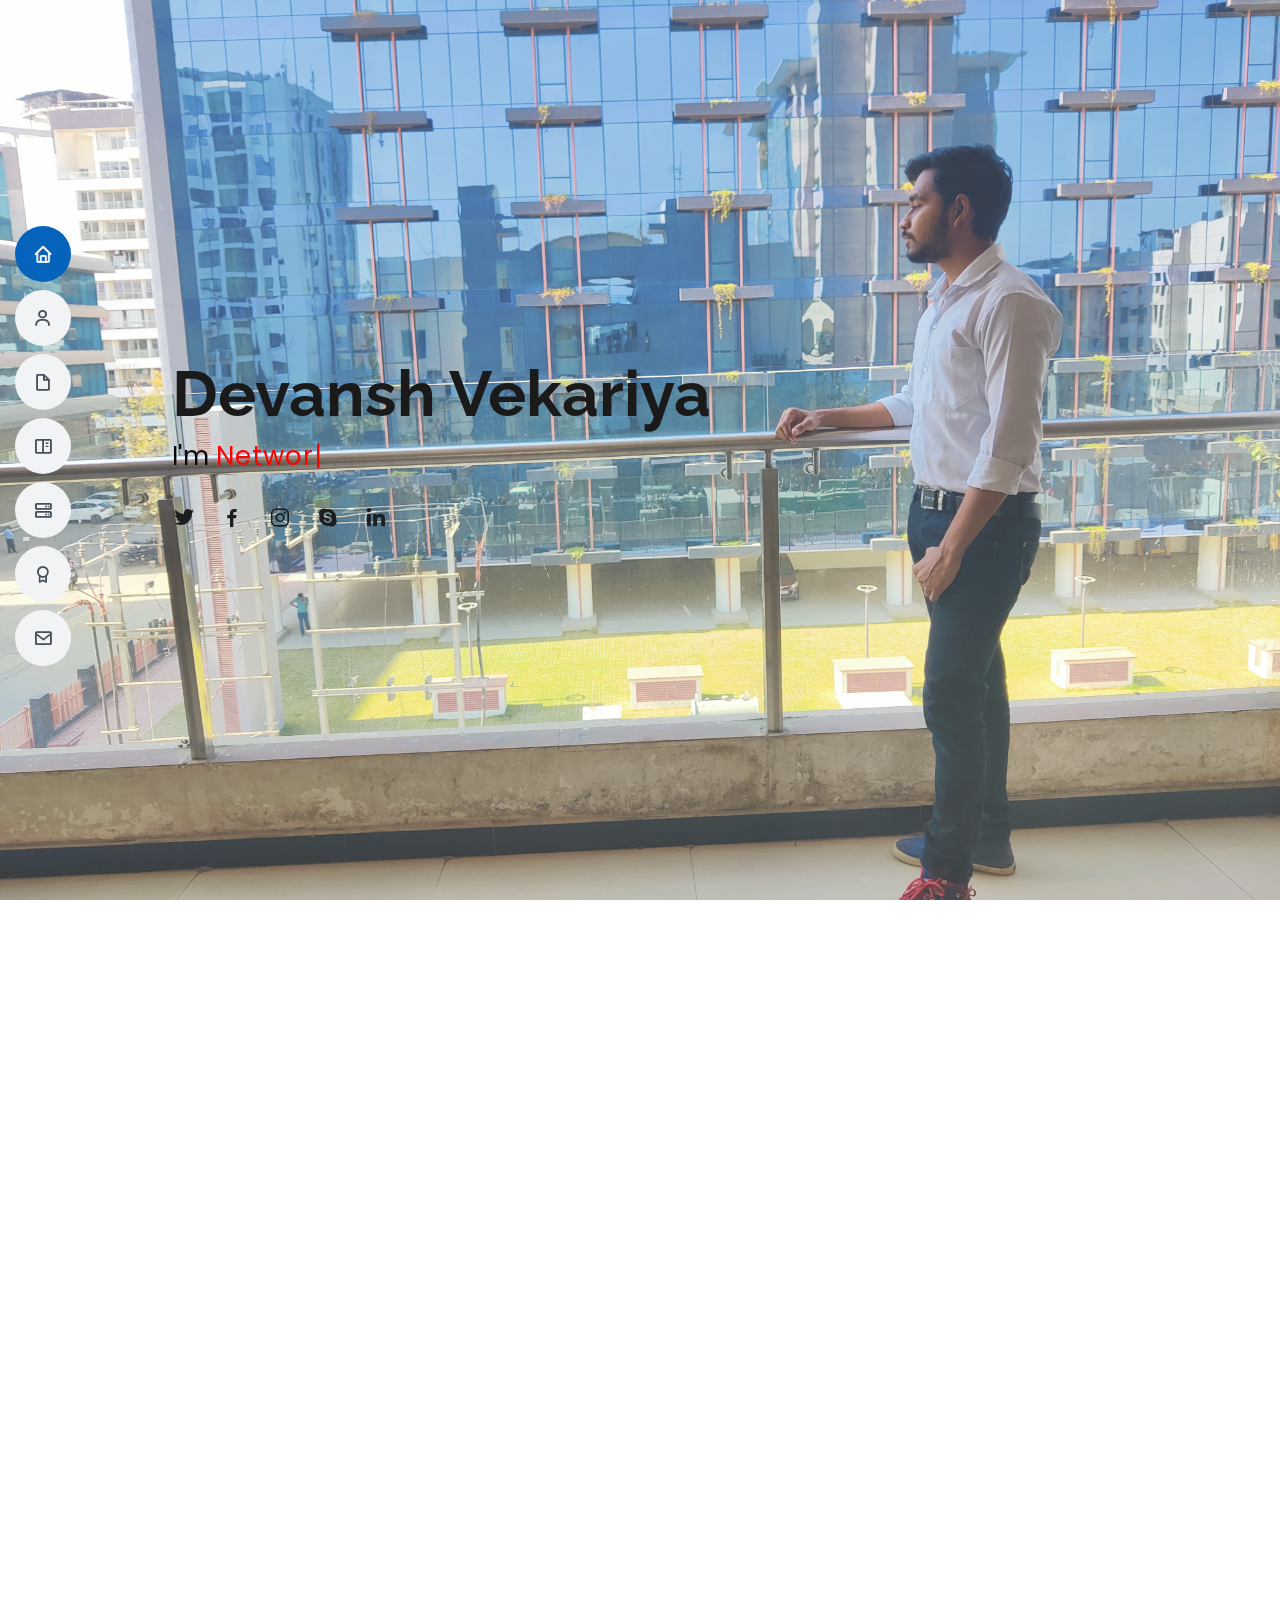
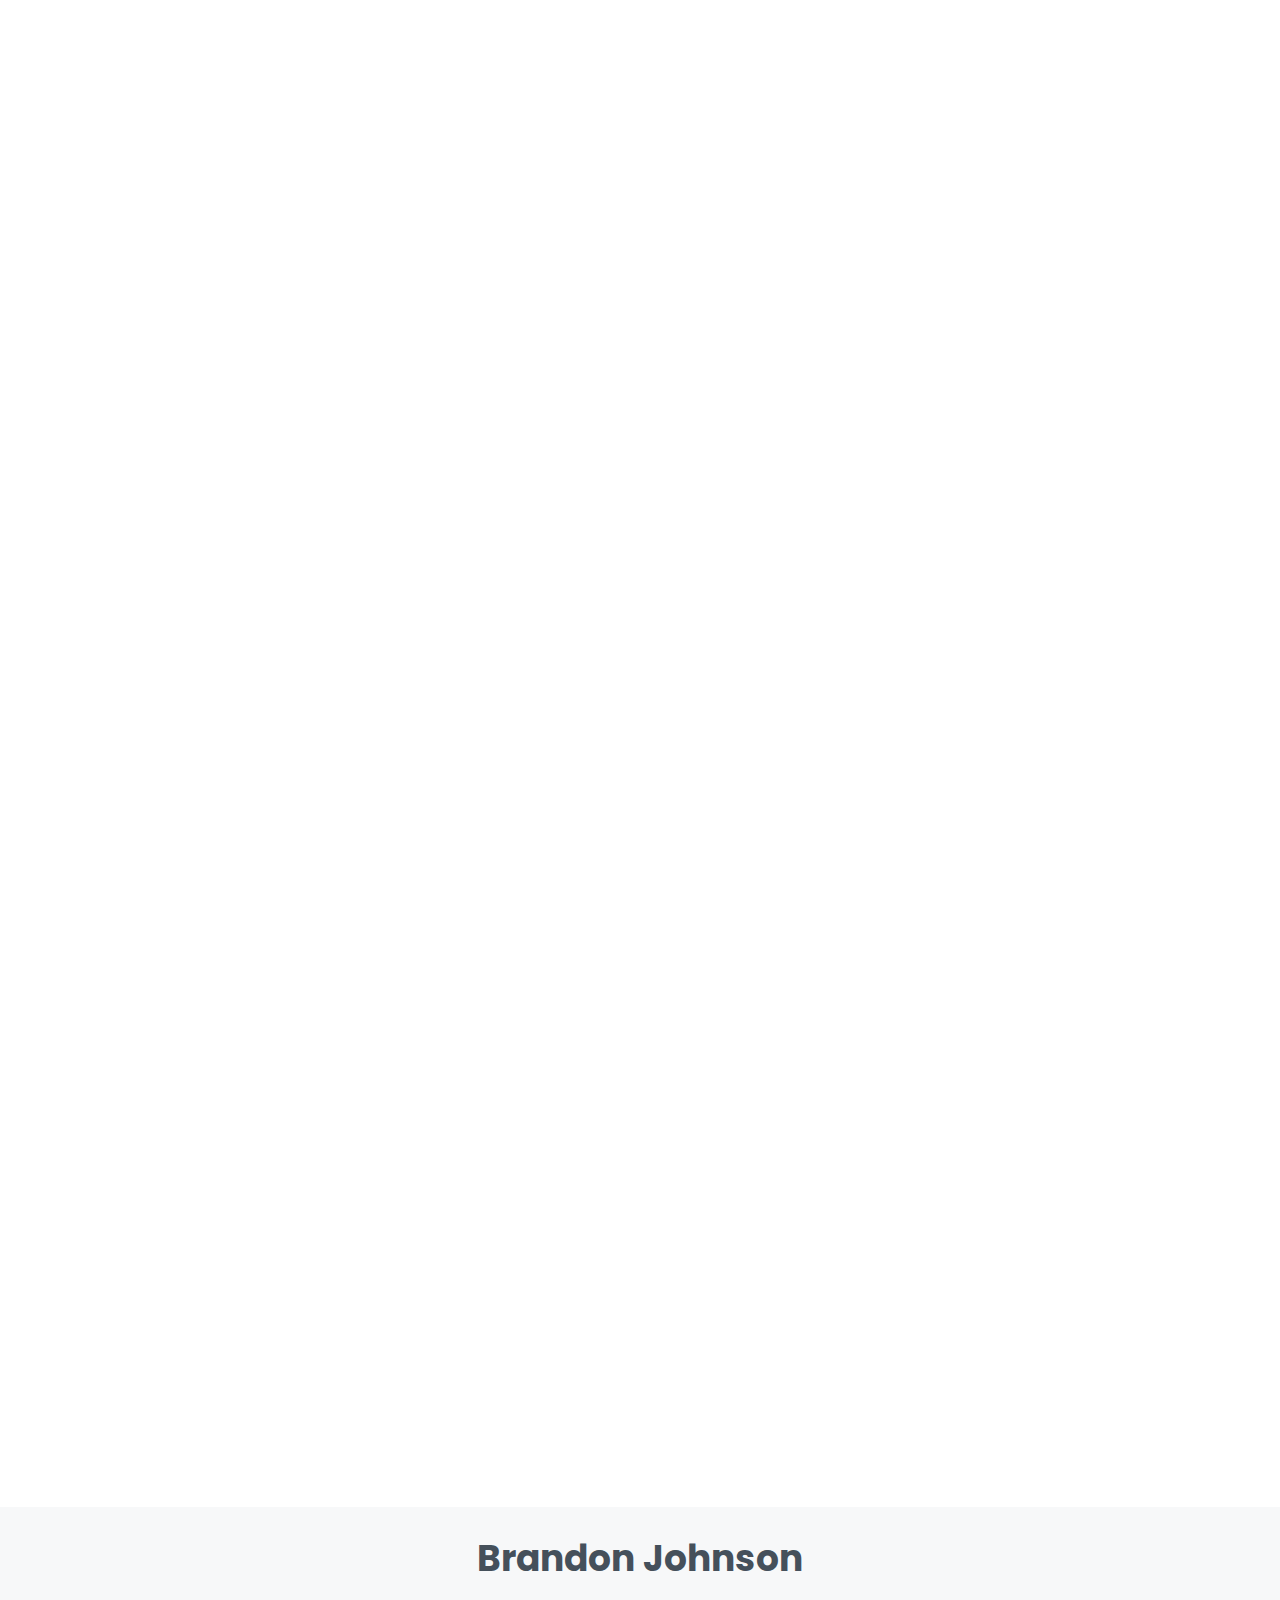
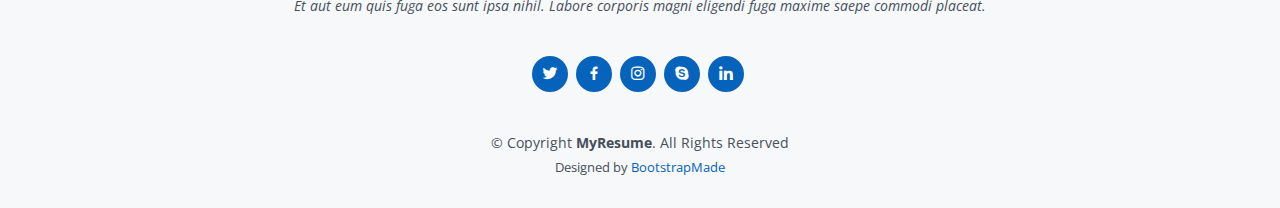
==== index.html @ 114d0722 "19_03_2022" ====
<!DOCTYPE html>
<html lang="en">

<head>
  <meta charset="utf-8">
  <meta content="width=device-width, initial-scale=1.0" name="viewport">

  <title>MyResume Bootstrap Template - Index</title>
  <meta content="" name="description">
  <meta content="" name="keywords">

  <!-- Favicons -->
  <link href="assets/img/favicon.png" rel="icon">
  <link href="assets/img/apple-touch-icon.png" rel="apple-touch-icon">

  <!-- Google Fonts -->
  <link href="https://fonts.googleapis.com/css?family=Open+Sans:300,300i,400,400i,600,600i,700,700i|Raleway:300,300i,400,400i,500,500i,600,600i,700,700i|Poppins:300,300i,400,400i,500,500i,600,600i,700,700i" rel="stylesheet">

  <!-- Vendor CSS Files -->
  <link href="assets/vendor/aos/aos.css" rel="stylesheet">
  <link href="assets/vendor/bootstrap/css/bootstrap.min.css" rel="stylesheet">
  <link href="assets/vendor/bootstrap-icons/bootstrap-icons.css" rel="stylesheet">
  <link href="assets/vendor/boxicons/css/boxicons.min.css" rel="stylesheet">
  <link href="assets/vendor/glightbox/css/glightbox.min.css" rel="stylesheet">
  <link href="assets/vendor/swiper/swiper-bundle.min.css" rel="stylesheet">

  <!-- Template Main CSS File -->
  <link href="assets/css/style.css" rel="stylesheet">

  <!-- =======================================================
  * Template Name: MyResume - v4.7.0
  * Template URL: https://bootstrapmade.com/free-html-bootstrap-template-my-resume/
  * Author: BootstrapMade.com
  * License: https://bootstrapmade.com/license/
  ======================================================== -->
</head>

<body>

  <!-- ======= Mobile nav toggle button ======= -->
  <!-- <button type="button" class="mobile-nav-toggle d-xl-none"><i class="bi bi-list mobile-nav-toggle"></i></button> -->
  <i class="bi bi-list mobile-nav-toggle d-xl-none"></i>
  <!-- ======= Header ======= -->
  <header id="header" class="d-flex flex-column justify-content-center">

    <nav id="navbar" class="navbar nav-menu">
      <ul>
        <li><a href="#hero" class="nav-link scrollto active"><i class="bx bx-home"></i> <span>Home</span></a></li>
        <li><a href="#about" class="nav-link scrollto"><i class="bx bx-user"></i> <span>About</span></a></li>
        <li><a href="#resume" class="nav-link scrollto"><i class="bx bx-file-blank"></i> <span>Resume</span></a></li>
        <li><a href="#portfolio" class="nav-link scrollto"><i class="bx bx-book-content"></i> <span>Portfolio</span></a></li>
        <li><a href="#services" class="nav-link scrollto"><i class="bx bx-server"></i> <span>Badges</span></a></li>
        <li><a href="#Certy" class="nav-link scrollto"><i class="bx bx-award"></i> <span>Certificates</span></a></li>
        <li><a href="#contact" class="nav-link scrollto"><i class="bx bx-envelope"></i> <span>Contact</span></a></li>
      </ul>
    </nav><!-- .nav-menu -->

  </header><!-- End Header -->

  <!-- ======= Hero Section ======= -->
  <section id="hero" class="d-flex flex-column justify-content-center">
    <div class="container" data-aos="zoom-in" data-aos-delay="100">
      <h1>Devansh Vekariya</h1>
      <p>I'm <span class="typed" data-typed-items="Network Engineer, Developer, Security researcher"></span></p>
      <div class="social-links">
        <a href="#" class="twitter"><i class="bx bxl-twitter"></i></a>
        <a href="#" class="facebook"><i class="bx bxl-facebook"></i></a>
        <a href="#" class="instagram"><i class="bx bxl-instagram"></i></a>
        <a href="#" class="google-plus"><i class="bx bxl-skype"></i></a>
        <a href="#" class="linkedin"><i class="bx bxl-linkedin"></i></a>
      </div>
    </div>
  </section><!-- End Hero -->

  <main id="main">

    <!-- ======= About Section ======= -->
    <section id="about" class="about">
      <div class="container" data-aos="fade-up">

        <div class="section-title">
          <h2>About</h2>
          <p>I'm a Network Engineer with a passion for developing and maintaining computer networks within an organisation or between organisations mainly focusing on Cyber Security. Apart from this, I am a Cloud Practitioner.</p>
        </div> 

        <div class="row">
          <div class="col-lg-4">
            <img src="assets/img/profile-img.jpg" class="img-fluid" alt="">
          </div>
          <div class="col-lg-8 pt-4 pt-lg-0 content">
            <h3>Network Engineer &amp; Web Developer.</h3>
            <p class="fst-italic">
              A Computer science Student. A computer geek; into security ethics with a mind full of infinity loops about security.
            </p>
            <div class="row">
              <div class="col-lg-6">
                <ul>
                  <li><i class="bi bi-chevron-right"></i> <strong>Birthday:</strong> <span>14 September 2000</span></li>
                  <!--<li><i class="bi bi-chevron-right"></i> <strong>Website:</strong> <span>www.example.com</span></li>-->
                  <li><i class="bi bi-chevron-right"></i> <strong>Phone:</strong> <span>+91 9601804633</span></li>
                  <li><i class="bi bi-chevron-right"></i> <strong>City:</strong> <span>Vadodara, India</span></li>
                </ul>
              </div>
              <div class="col-lg-6">
                <ul>
                  <li><i class="bi bi-chevron-right"></i> <strong>Age:</strong> <span>22</span></li>
                  <li><i class="bi bi-chevron-right"></i> <strong>Degree:</strong> <span>Bachlor's Computer Engineering</span></li>
                  <li><i class="bi bi-chevron-right"></i> <strong>E-mail:</strong> <span>dvekariya9@gmail.com</span></li>
                  <li><i class="bi bi-chevron-right"></i> <strong>Freelance:</strong> <span>Available</span></li>
                </ul>
              </div>
            </div>
            <p>
              Apart from studies I love to evolve my skills and talk to people rather than to phone!
            </p>
          </div>
        </div>

      </div>
    </section><!-- End About Section -->

    <!-- ======= Facts Section ======= -->
    <!--
    <section id="facts" class="facts">
      <div class="container" data-aos="fade-up">

        <div class="section-title">
          <h2>Facts</h2>
          <p>Magnam dolores commodi suscipit. Necessitatibus eius consequatur ex aliquid fuga eum quidem. Sit sint consectetur velit. Quisquam quos quisquam cupiditate. Et nemo qui impedit suscipit alias ea. Quia fugiat sit in iste officiis commodi quidem hic quas.</p>
        </div>

        <div class="row">

          <div class="col-lg-3 col-md-6">
            <div class="count-box">
              <i class="bi bi-emoji-smile"></i>
              <span data-purecounter-start="0" data-purecounter-end="232" data-purecounter-duration="1" class="purecounter"></span>
              <p>Happy Clients</p>
            </div>
          </div>

          <div class="col-lg-3 col-md-6 mt-5 mt-md-0">
            <div class="count-box">
              <i class="bi bi-journal-richtext"></i>
              <span data-purecounter-start="0" data-purecounter-end="521" data-purecounter-duration="1" class="purecounter"></span>
              <p>Projects</p>
            </div>
          </div>

          <div class="col-lg-3 col-md-6 mt-5 mt-lg-0">
            <div class="count-box">
              <i class="bi bi-headset"></i>
              <span data-purecounter-start="0" data-purecounter-end="1463" data-purecounter-duration="1" class="purecounter"></span>
              <p>Hours Of Support</p>
            </div>
          </div>

          <div class="col-lg-3 col-md-6 mt-5 mt-lg-0">
            <div class="count-box">
              <i class="bi bi-award"></i>
              <span data-purecounter-start="0" data-purecounter-end="25" data-purecounter-duration="1" class="purecounter"></span>
              <p>Awards</p>
            </div>
          </div>

        </div>

      </div>
    </section> End Facts Section-->

    <!-- ======= Skills Section ======= -->
    <section id="skills" class="skills section-bg">
      <div class="container" data-aos="fade-up">

        <div class="section-title">
          <h2>Skills</h2>
          <p>Magnam dolores commodi suscipit. Necessitatibus eius consequatur ex aliquid fuga eum quidem. Sit sint consectetur velit. Quisquam quos quisquam cupiditate. Et nemo qui impedit suscipit alias ea. Quia fugiat sit in iste officiis commodi quidem hic quas.</p>
        </div>

        <div class="row skills-content">

          <div class="col-lg-6">

            <div class="progress">
              <span class="skill">CLoud Computing  <i class="val">90%</i></span>
              <div class="progress-bar-wrap">
                <div class="progress-bar" role="progressbar" aria-valuenow="100" aria-valuemin="0" aria-valuemax="100"></div>
              </div>
            </div>

            <div class="progress">
              <span class="skill">Google Cloud Platform <i class="val">95%</i></span>
              <div class="progress-bar-wrap">
                <div class="progress-bar" role="progressbar" aria-valuenow="90" aria-valuemin="0" aria-valuemax="100"></div>
              </div>
            </div>

            <div class="progress">
              <span class="skill">Python<i class="val">85%</i></span>
              <div class="progress-bar-wrap">
                <div class="progress-bar" role="progressbar" aria-valuenow="75" aria-valuemin="0" aria-valuemax="100"></div>
              </div>
            </div>

          </div>

          <div class="col-lg-6">

            <div class="progress">
              <span class="skill">C Language <i class="val">80%</i></span>
              <div class="progress-bar-wrap">
                <div class="progress-bar" role="progressbar" aria-valuenow="80" aria-valuemin="0" aria-valuemax="100"></div>
              </div>
            </div>

            <div class="progress">
              <span class="skill">WordPress/CMS <i class="val">90%</i></span>
              <div class="progress-bar-wrap">
                <div class="progress-bar" role="progressbar" aria-valuenow="90" aria-valuemin="0" aria-valuemax="100"></div>
              </div>
            </div>

            <div class="progress">
              <span class="skill">Photoshop <i class="val">65%</i></span>
              <div class="progress-bar-wrap">
                <div class="progress-bar" role="progressbar" aria-valuenow="55" aria-valuemin="0" aria-valuemax="100"></div>
              </div>
            </div>
          </div>
        </div>

      <div class="skills-section wp3">
        <h3>Some technologies I've worked with</h3>
        <div class="row">
            <div class="col-xs-2 col-sm-2 col-md-2 skill-icon"><img class="img-responsive" src="assets/img/skills/html.png"  id="html"></div>
            <div class="col-xs-2 col-sm-2 col-md-2 skill-icon"><img class="img-responsive" src="assets/img/skills/css.png"   id="css"></div>
            <div class="col-xs-2 col-sm-2 col-md-2 skill-icon"><img class="img-responsive" src="assets/img/skills/python.png"   id="python"></div>
            <div class="col-xs-2 col-sm-2 col-md-2 skill-icon"><img class="img-responsive" src="assets/img/skills/bootstrap.png"   id="bootstrap"></div>
            <div class="col-xs-2 col-sm-2 col-md-2 skill-icon"><img class="img-responsive" src="assets/img/skills/github.png"  ></div>
            <div class="col-xs-2 col-sm-2 col-md-2 skill-icon"><img class="img-responsive" src="assets/img/skills/linux.png"  ></div>
            <div class="col-xs-2 col-sm-2 col-md-2 skill-icon"><img class="img-responsive" src="assets/img/skills/22.png"  ></div>
        </div>
    </div>
    
  </div>
    </section>
    <!-- End Skills Section -->


    <!-- ======= Resume Section ======= -->
    <section id="resume" class="resume">
      <div class="container" data-aos="fade-up">

        <div class="section-title">
          <h2>Resume</h2>
          <!--<p>Magnam dolores commodi suscipit. Necessitatibus eius consequatur ex aliquid fuga eum quidem. Sit sint consectetur velit. Quisquam quos quisquam cupiditate. Et nemo qui impedit suscipit alias ea. Quia fugiat sit in iste officiis commodi quidem hic quas.</p>-->
        </div>

        <div class="row">
          <div class="col-lg-6">
            <h3 class="resume-title">Sumary</h3>
            <div class="resume-item pb-0">
              <h4>Devansh Vekariya</h4>
              <p><em>Innovative and deadline-driven Network Engineer with vast knowledge in Google cloud for maintaing and managing inter organizational networks and Servers.</em></p>
              <ul>
                <li>Vadodara, Gujarat, India</li>
                <li>+91 960184633</li>
                <li>dvekariya9@gmail.com</li>
              </ul>
            </div>

            <h3 class="resume-title">Education</h3>
            <!--<div class="resume-item">
              <h4>Master of Fine Arts &amp; Graphic Design</h4>
              <h5>2015 - 2016</h5>
              <p><em>Rochester Institute of Technology, Rochester, NY</em></p>
              <p>Qui deserunt veniam. Et sed aliquam labore tempore sed quisquam iusto autem sit. Ea vero voluptatum qui ut dignissimos deleniti nerada porti sand markend</p>
            </div>-->
            <div class="resume-item">
              <h4>Bachelor of Engineering (Computer)</h4>
              <h5>2018 - 2022</h5>
              <p><em>K.J.I.T (Gujarat Technical University), Gujarat</em></p>
              <p> Bachelor's of Computer Engineering programs often includes computer hardware, software, and network systems, with more specialization in topics regarding computer technology, engineering theory, mathematics, networks, and programing. Additionally, due to the practical side of the Bachelor Computer Engineering program in which professionals are creating devices, hands-on experience is provided for students through simulations, practicums, laboratory study, and internships.</p>
            </div>
          </div>
          <div class="col-lg-6">
            <h3 class="resume-title">Professional Experience</h3>
            <div class="resume-item">
              <h4>Network and Implementation Engineer</h4>
              <h5>January 2022 - Present (Intern)</h5>
              <p><em>ScrumBees Technology, Vadodara, IN </em></p>
              <ul>
                <li>Lead in the design, development, and implementation of the network for the company.</li>
                <li>Designing and proviting the templates for the desirable tasks. </li>
                <li>Ensure the compatibility and on time for the Servers.</li>
                <li>Oversee the efficient use of system and enabling the global independency for the system provided.</li>
              </ul>
            </div>
            <div class="resume-item">
              <h4>System Administrator</h4>
              <h5>March 2021 - June 2021</h5>
              <p><em>Hrim Enterprise, Vadodara, IN</em></p>
              <ul>
                <li>Developed numerous marketing programs (logos, brochures,infographics, presentations, and advertisements).</li>
                <li>Managed up to 5 projects or tasks at a given time while under pressure</li>
                <li>Recommended and consulted with clients on the most appropriate graphic design</li>
                <li>Created 4+ design presentations and proposals a month for clients and account managers</li>
              </ul>
            </div>
          </div>
        </div>

      </div>
    </section><!-- End Resume Section -->

    <!-- ======= Portfolio Section ======= -->
    <section id="portfolio" class="portfolio section-bg">
      <div class="container" data-aos="fade-up">

        <div class="section-title">
          <h2>Portfolio</h2>
          <p>Magnam dolores commodi suscipit. Necessitatibus eius consequatur ex aliquid fuga eum quidem. Sit sint consectetur velit. Quisquam quos quisquam cupiditate. Et nemo qui impedit suscipit alias ea. Quia fugiat sit in iste officiis commodi quidem hic quas.</p>
        </div>
        <div class="row portfolio-container" data-aos="fade-up" data-aos-delay="200">

          <div class="col-lg-3 col-md-3 portfolio-item filter-app">
            <div class="portfolio-wrap">
              <img src="assets/img/badges/gitb1.png" class="img-fluid" alt="">
              <div class="portfolio-info">
                <h4>App 1</h4>
                <p>App</p>
                <div class="portfolio-links">
                  <a href="assets/img/portfolio/portfolio-1.jpg" data-gallery="portfolioGallery" class="portfolio-lightbox" title="App 1"><i class="bx bx-plus"></i></a>
                  <a href="portfolio-details.html" class="portfolio-details-lightbox" data-glightbox="type: external" title="Portfolio Details"><i class="bx bx-link"></i></a>
                </div>
              </div>
            </div>
          </div>

          <div class="col-lg-3 col-md-3 portfolio-item filter-web">
            <div class="portfolio-wrap">
              <img src="assets/img/badges/cs1.png" class="img-fluid" alt="">
              <div class="portfolio-info">
                <h4>Web 3</h4>
                <p>Web</p>
                <div class="portfolio-links">
                  <a href="assets/img/portfolio/portfolio-2.jpg" data-gallery="portfolioGallery" class="portfolio-lightbox" title="Web 3"><i class="bx bx-plus"></i></a>
                  <a href="portfolio-details.html" class="portfolio-details-lightbox" data-glightbox="type: external" title="Portfolio Details"><i class="bx bx-link"></i></a>
                </div>
              </div>
            </div>
          </div>          
          <div class="col-lg-3 col-md-3 portfolio-item filter-app">
            <div class="portfolio-wrap">
              <img src="assets/img/badges/git2.png" class="img-fluid" alt="">
              <div class="portfolio-info">
                <h4>App 2</h4>
                <p>App</p>
                <div class="portfolio-links">
                  <a href="assets/img/portfolio/portfolio-3.jpg" data-gallery="portfolioGallery" class="portfolio-lightbox" title="App 2"><i class="bx bx-plus"></i></a>
                  <a href="portfolio-details.html" class="portfolio-details-lightbox" data-glightbox="type: external" title="Portfolio Details"><i class="bx bx-link"></i></a>
                </div>
              </div>
            </div>
          </div>
          <div class="col-lg-3 col-md-3 portfolio-item filter-card">
            <div class="portfolio-wrap">
              <img src="assets/img/badges/ibm 2.png" class="img-fluid" alt="">
              <div class="portfolio-info">
                <h4>Card 2</h4>
                <p>Card</p>
                <div class="portfolio-links">
                  <a href="https://www.credly.com/users/devansh-vekariya/badges" data-gallery="portfolioGallery" class="portfolio-lightbox" title="Card 2"><i class="bx bx-plus"></i></a>
                  <a href="https://www.credly.com/users/devansh-vekariya/badges" class="portfolio-details-lightbox" data-glightbox="type: external" title="Portfolio Details"><i class="bx bx-link"></i></a>
                </div>
              </div>
            </div>
          </div>

          <div class="col-lg-3 col-md-3 portfolio-item filter-web">
            <div class="portfolio-wrap">
              <img src="assets/img/badges/ibm 3.png" class="img-fluid" alt="">
              <div class="portfolio-info">
                <h4>Web 2</h4>
                <p>Web</p>
                <div class="portfolio-links">
                  <a href="assets/img/portfolio/portfolio-5.jpg" data-gallery="portfolioGallery" class="portfolio-lightbox" title="Web 2"><i class="bx bx-plus"></i></a>
                  <a href="portfolio-details.html" class="portfolio-details-lightbox" data-glightbox="type: external" title="Portfolio Details"><i class="bx bx-link"></i></a>
                </div>
              </div>
            </div>
          </div>

          <div class="col-lg-3 col-md-3 portfolio-item filter-app">
            <div class="portfolio-wrap">
              <img src="assets/img/badges/ibm 5.png" class="img-fluid" alt="">
              <div class="portfolio-info">
                <h4>App 3</h4>
                <p>App</p>
                <div class="portfolio-links">
                  <a href="assets/img/portfolio/portfolio-6.jpg" data-gallery="portfolioGallery" class="portfolio-lightbox" title="App 3"><i class="bx bx-plus"></i></a>
                  <a href="portfolio-details.html" class="portfolio-details-lightbox" data-glightbox="type: external" title="Portfolio Details"><i class="bx bx-link"></i></a>
                </div>
              </div>
            </div>
          </div>

          <div class="col-lg-3 col-md-3 portfolio-item filter-card">
            <div class="portfolio-wrap">
              <img src="assets/img/badges/ibm 4.png" class="img-fluid" alt="">
              <div class="portfolio-info">
                <h4>Card 1</h4>
                <p>Card</p>
                <div class="portfolio-links">
                  <a href="assets/img/portfolio/portfolio-7.jpg" data-gallery="portfolioGallery" class="portfolio-lightbox" title="Card 1"><i class="bx bx-plus"></i></a>
                  <a href="portfolio-details.html" class="portfolio-details-lightbox" data-glightbox="type: external" title="Portfolio Details"><i class="bx bx-link"></i></a>
                </div>
              </div>
            </div>
          </div>
        </div>

      </div>
    </section><!-- End Portfolio Section -->

    <!-- ======= Services Section ======= -->
    <section id="services" class="services">
      <div class="container" data-aos="fade-up">

        <div class="section-title">
          <h2>Badges</h2>
          <p>While learning new Technologies and professional skills, I have acquired many badges that help me to show my capabilities. </p>
        </div>
        <div class="row">
          <div class="col-lg-4 col-md-6 d-flex align-items-stretch" data-aos="zoom-in" data-aos-delay="100">
            <div class="icon-box iconbox-blue">
              <div class="icon">
                <a href = "https://www.coursera.org/account/accomplishments/specialization/certificate/27J7NB32BDBF" target="_blank"> 
                  <img style="height: 200px;width: 200px;" src="assets/img/badges/gitb1.png" class="badge-img" alt="">
                </a>
              </div>
              <br><br>
              <p>Voluptatum deleniti atque corrupti quos dolores et quas molestias excepturi</p>
            </div>
          </div>

          <div class="col-lg-4 col-md-6 d-flex align-items-stretch mt-4 mt-md-0" data-aos="zoom-in" data-aos-delay="200">
            <div class="icon-box iconbox-orange ">
              <div class="icon">
                <svg width="100" height="100" viewBox="0 0 600 600" xmlns="http://www.w3.org/2000/svg">
                  <path stroke="none" stroke-width="0" fill="#f5f5f5" d="M300,582.0697525312426C382.5290701553225,586.8405444964366,449.9789794690241,525.3245884688669,502.5850820975895,461.55621195738473C556.606425686781,396.0723002908107,615.8543463187945,314.28637112970534,586.6730223649479,234.56875336149918C558.9533121215079,158.8439757836574,454.9685369536778,164.00468322053177,381.49747125262974,130.76875717737553C312.15926192815925,99.40240125094834,248.97055460311594,18.661163978235184,179.8680185752513,50.54337015887873C110.5421016452524,82.52863877960104,119.82277516462835,180.83849132639028,109.12597500060166,256.43424936330496C100.08760227029461,320.3096726198365,92.17705696193138,384.0621239912766,124.79988738764834,439.7174275375508C164.83382741302287,508.01625554203684,220.96474134820875,577.5009287672846,300,582.0697525312426"></path>
                </svg>
                <i class="bx bx-file"></i>
              </div>
              <h4><a href="">Sed Perspiciatis</a></h4>
              <p>Duis aute irure dolor in reprehenderit in voluptate velit esse cillum dolore</p>
            </div>
          </div>

          <div class="col-lg-4 col-md-6 d-flex align-items-stretch mt-4 mt-lg-0" data-aos="zoom-in" data-aos-delay="300">
            <div class="icon-box iconbox-pink">
              <div class="icon">
                <svg width="100" height="100" viewBox="0 0 600 600" xmlns="http://www.w3.org/2000/svg">
                  <path stroke="none" stroke-width="0" fill="#f5f5f5" d="M300,541.5067337569781C382.14930387511276,545.0595476570109,479.8736841581634,548.3450877840088,526.4010558755058,480.5488172755941C571.5218469581645,414.80211281144784,517.5187510058486,332.0715597781072,496.52539010469104,255.14436215662573C477.37192572678356,184.95920475031193,473.57363656557914,105.61284051026155,413.0603344069578,65.22779650032875C343.27470386102294,18.654635553484475,251.2091493199835,5.337323636656869,175.0934190732945,40.62881213300186C97.87086631185822,76.43348514350839,51.98124368387456,156.15599469081315,36.44837278890362,239.84606092416172C21.716077023791087,319.22268207091537,43.775223500013084,401.1760424656574,96.891909868211,461.97329694683043C147.22146801428983,519.5804099606455,223.5754009179313,538.201503339737,300,541.5067337569781"></path>
                </svg>
                <i class="bx bx-tachometer"></i>
              </div>
              <h4><a href="">Magni Dolores</a></h4>
              <p>Excepteur sint occaecat cupidatat non proident, sunt in culpa qui officia</p>
            </div>
          </div>

          <div class="col-lg-4 col-md-6 d-flex align-items-stretch mt-4" data-aos="zoom-in" data-aos-delay="100">
            <div class="icon-box iconbox-yellow">
              <div class="icon">
                <svg width="100" height="100" viewBox="0 0 600 600" xmlns="http://www.w3.org/2000/svg">
                  <path stroke="none" stroke-width="0" fill="#f5f5f5" d="M300,503.46388370962813C374.79870501325706,506.71871716319447,464.8034551963731,527.1746412648533,510.4981551193396,467.86667711651364C555.9287308511215,408.9015244558933,512.6030010748507,327.5744911775523,490.211057578863,256.5855673507754C471.097692560561,195.9906835881958,447.69079081568157,138.11976852964426,395.19560036434837,102.3242989838813C329.3053358748298,57.3949838291264,248.02791733380457,8.279543830951368,175.87071277845988,42.242879143198664C103.41431057327972,76.34704239035025,93.79494320519305,170.9812938413882,81.28167332365135,250.07896920659033C70.17666984294237,320.27484674793965,64.84698225790005,396.69656628748305,111.28512138212992,450.4950937839243C156.20124167950087,502.5303643271138,231.32542653798444,500.4755392045468,300,503.46388370962813"></path>
                </svg>
                <i class="bx bx-layer"></i>
              </div>
              <h4><a href="">Nemo Enim</a></h4>
              <p>At vero eos et accusamus et iusto odio dignissimos ducimus qui blanditiis</p>
            </div>
          </div>

          <div class="col-lg-4 col-md-6 d-flex align-items-stretch mt-4" data-aos="zoom-in" data-aos-delay="200">
            <div class="icon-box iconbox-red">
              <div class="icon">
                <svg width="100" height="100" viewBox="0 0 600 600" xmlns="http://www.w3.org/2000/svg">
                  <path stroke="none" stroke-width="0" fill="#f5f5f5" d="M300,532.3542879108572C369.38199826031484,532.3153073249985,429.10787420159085,491.63046689027357,474.5244479745417,439.17860296908856C522.8885846962883,383.3225815378663,569.1668002868075,314.3205725914397,550.7432151929288,242.7694973846089C532.6665558377875,172.5657663291529,456.2379748765914,142.6223662098291,390.3689995646985,112.34683881706744C326.66090330228417,83.06452184765237,258.84405631176094,53.51806209861945,193.32584062364296,78.48882559362697C121.61183558270385,105.82097193414197,62.805066853699245,167.19869350419734,48.57481801355237,242.6138429142374C34.843463184063346,315.3850353017275,76.69343916112496,383.4422959591041,125.22947124332185,439.3748458443577C170.7312796277747,491.8107796887764,230.57421082200815,532.3932930995766,300,532.3542879108572"></path>
                </svg>
                <i class="bx bx-slideshow"></i>
              </div>
              <h4><a href="">Dele Cardo</a></h4>
              <p>Quis consequatur saepe eligendi voluptatem consequatur dolor consequuntur</p>
            </div>
          </div>

          <div class="col-lg-4 col-md-6 d-flex align-items-stretch mt-4" data-aos="zoom-in" data-aos-delay="300">
            <div class="icon-box iconbox-teal">
              <div class="icon">
                <svg width="100" height="100" viewBox="0 0 600 600" xmlns="http://www.w3.org/2000/svg">
                  <path stroke="none" stroke-width="0" fill="#f5f5f5" d="M300,566.797414625762C385.7384707136149,576.1784315230908,478.7894351017131,552.8928747891023,531.9192734346935,484.94944893311C584.6109503024035,417.5663521118492,582.489472248146,322.67544863468447,553.9536738515405,242.03673114598146C529.1557734026468,171.96086150256528,465.24506316201064,127.66468636344209,395.9583748389544,100.7403814666027C334.2173773831606,76.7482773500951,269.4350130405921,84.62216499799875,207.1952322260088,107.2889140133804C132.92018162631612,134.33871894543012,41.79353780512637,160.00259165414826,22.644507872594943,236.69541883565114C3.319112789854554,314.0945973066697,72.72355303640163,379.243833228382,124.04198916343866,440.3218312028393C172.9286146004772,498.5055451809895,224.45579914871206,558.5317968840102,300,566.797414625762"></path>
                </svg>
                <i class="bx bx-arch"></i>
              </div>
              <h4><a href="">Divera Don</a></h4>
              <p>Modi nostrum vel laborum. Porro fugit error sit minus sapiente sit aspernatur</p>
            </div>
          </div>

        </div>

      </div>
    </section>
    <!-- End Services Section -->

    <!-- ======= Certificates Section ======= -->

    <section id="Certy" class="testimonials section-bg">
      <div class="container" data-aos="fade-up">

        <div class="section-title">
          <h2>Certificates</h2>
        </div>

        <div class="testimonials-slider swiper" data-aos="fade-up" data-aos-delay="100">
          <div class="swiper-wrapper">



            <div class="swiper-slide">
              <div class="testimonial-item">
                  
                <a href = "https://www.coursera.org/account/accomplishments/specialization/certificate/27J7NB32BDBF" target="_blank"> 
                  <img src="assets/img/Certies/AGCE.png" class="testimonial-img" alt="">
                </a>
                <h3>Matt Brandon</h3>
                <h4>Freelancer</h4>
                <!--<p>
                  <i class="bx bxs-quote-alt-left quote-icon-left"></i>
                  Fugiat enim eram quae cillum dolore dolor amet nulla culpa multos export minim fugiat minim velit minim dolor enim duis veniam ipsum anim magna sunt elit fore quem dolore labore illum veniam.
                  <i class="bx bxs-quote-alt-right quote-icon-right"></i>
                </p>-->
              </div>
            </div><!-- End testimonial item -->

            <div class="swiper-slide">
              <div class="testimonial-item">
                <a href="sdfdsfd" target="_blank">
                <img src="assets/img/Certies/GCN.png" class="testimonial-img" alt="">
                 </a>
                <h3>John Larson</h3>
                <!--<h4>Entrepreneur</h4>
                <p>
                  <i class="bx bxs-quote-alt-left quote-icon-left"></i>
                  Quis quorum aliqua sint quem legam fore sunt eram irure aliqua veniam tempor noster veniam enim culpa labore duis sunt culpa nulla illum cillum fugiat legam esse veniam culpa fore nisi cillum quid.
                  <i class="bx bxs-quote-alt-right quote-icon-right"></i>
                </p>-->
              </div>
            </div><!-- End testimonial item -->

            <div class="swiper-slide">
              <div class="testimonial-item">
                <img src="assets/img/Certies/GIAP.png" class="testimonial-img" alt="">
                <h3>John Larson</h3>
                <!--<h4>Entrepreneur</h4>
                <p>
                  <i class="bx bxs-quote-alt-left quote-icon-left"></i>
                  Quis quorum aliqua sint quem legam fore sunt eram irure aliqua veniam tempor noster veniam enim culpa labore duis sunt culpa nulla illum cillum fugiat legam esse veniam culpa fore nisi cillum quid.
                  <i class="bx bxs-quote-alt-right quote-icon-right"></i>
                </p>-->
              </div>
            </div><!-- End testimonial item -->

            <div class="swiper-slide">
              <div class="testimonial-item">
                <img src="assets/img/Certies/IFC.png" class="testimonial-img" alt="">
                <h3>John Larson</h3>
                <!--<h4>Entrepreneur</h4>
                <p>
                  <i class="bx bxs-quote-alt-left quote-icon-left"></i>
                  Quis quorum aliqua sint quem legam fore sunt eram irure aliqua veniam tempor noster veniam enim culpa labore duis sunt culpa nulla illum cillum fugiat legam esse veniam culpa fore nisi cillum quid.
                  <i class="bx bxs-quote-alt-right quote-icon-right"></i>
                </p>-->
              </div>
            </div><!-- End testimonial item -->

          </div>
          <div class="swiper-pagination"></div>
        </div>

      </div>
    </section>
    <!-- End Certificates Section -->

    <!-- ======= Contact Section ======= -->
    <section id="contact" class="contact">
      <div class="container" data-aos="fade-up">

        <div class="section-title">
          <h2>Contact</h2>
        </div>

        <div class="row mt-1">

          <div class="col-lg-4">
            <div class="info">
              <div class="address">
                <i class="bi bi-geo-alt"></i>
                <h4>Location:</h4>
                <p>A108 Adam Street, New York, NY 535022</p>
              </div>

              <div class="email">
                <i class="bi bi-envelope"></i>
                <h4>Email:</h4>
                <p>info@example.com</p>
              </div>

              <div class="phone">
                <i class="bi bi-phone"></i>
                <h4>Call:</h4>
                <p>+1 5589 55488 55s</p>
              </div>

            </div>

          </div>

          <div class="col-lg-8 mt-5 mt-lg-0">

            <form action="forms/contact.php" method="post" role="form" class="php-email-form">
              <div class="row">
                <div class="col-md-6 form-group">
                  <input type="text" name="name" class="form-control" id="name" placeholder="Your Name" required>
                </div>
                <div class="col-md-6 form-group mt-3 mt-md-0">
                  <input type="email" class="form-control" name="email" id="email" placeholder="Your Email" required>
                </div>
              </div>
              <div class="form-group mt-3">
                <input type="text" class="form-control" name="subject" id="subject" placeholder="Subject" required>
              </div>
              <div class="form-group mt-3">
                <textarea class="form-control" name="message" rows="5" placeholder="Message" required></textarea>
              </div>
              <div class="my-3">
                <div class="loading">Loading</div>
                <div class="error-message"></div>
                <div class="sent-message">Your message has been sent. Thank you!</div>
              </div>
              <div class="text-center"><button type="submit">Send Message</button></div>
            </form>

          </div>

        </div>

      </div>
    </section><!-- End Contact Section -->

  </main><!-- End #main -->

  <!-- ======= Footer ======= -->
  <footer id="footer">
    <div class="container">
      <h3>Brandon Johnson</h3>
      <p>Et aut eum quis fuga eos sunt ipsa nihil. Labore corporis magni eligendi fuga maxime saepe commodi placeat.</p>
      <div class="social-links">
        <a href="#" class="twitter"><i class="bx bxl-twitter"></i></a>
        <a href="#" class="facebook"><i class="bx bxl-facebook"></i></a>
        <a href="#" class="instagram"><i class="bx bxl-instagram"></i></a>
        <a href="#" class="google-plus"><i class="bx bxl-skype"></i></a>
        <a href="#" class="linkedin"><i class="bx bxl-linkedin"></i></a>
      </div>
      <div class="copyright">
        &copy; Copyright <strong><span>MyResume</span></strong>. All Rights Reserved
      </div>
      <div class="credits">
        <!-- All the links in the footer should remain intact. -->
        <!-- You can delete the links only if you purchased the pro version. -->
        <!-- Licensing information: [license-url] -->
        <!-- Purchase the pro version with working PHP/AJAX contact form: https://bootstrapmade.com/free-html-bootstrap-template-my-resume/ -->
        Designed by <a href="https://bootstrapmade.com/">BootstrapMade</a>
      </div>
    </div>
  </footer><!-- End Footer -->

  <div id="preloader"></div>
  <a href="#" class="back-to-top d-flex align-items-center justify-content-center"><i class="bi bi-arrow-up-short"></i></a>

  <!-- Vendor JS Files -->
  <script src="assets/vendor/purecounter/purecounter.js"></script>
  <script src="assets/vendor/aos/aos.js"></script>
  <script src="assets/vendor/bootstrap/js/bootstrap.bundle.min.js"></script>
  <script src="assets/vendor/glightbox/js/glightbox.min.js"></script>
  <script src="assets/vendor/isotope-layout/isotope.pkgd.min.js"></script>
  <script src="assets/vendor/swiper/swiper-bundle.min.js"></script>
  <script src="assets/vendor/typed.js/typed.min.js"></script>
  <script src="assets/vendor/waypoints/noframework.waypoints.js"></script>
  <script src="assets/vendor/php-email-form/validate.js"></script>

  <!-- Template Main JS File -->
  <script src="assets/js/main.js"></script>

</body>

</html>
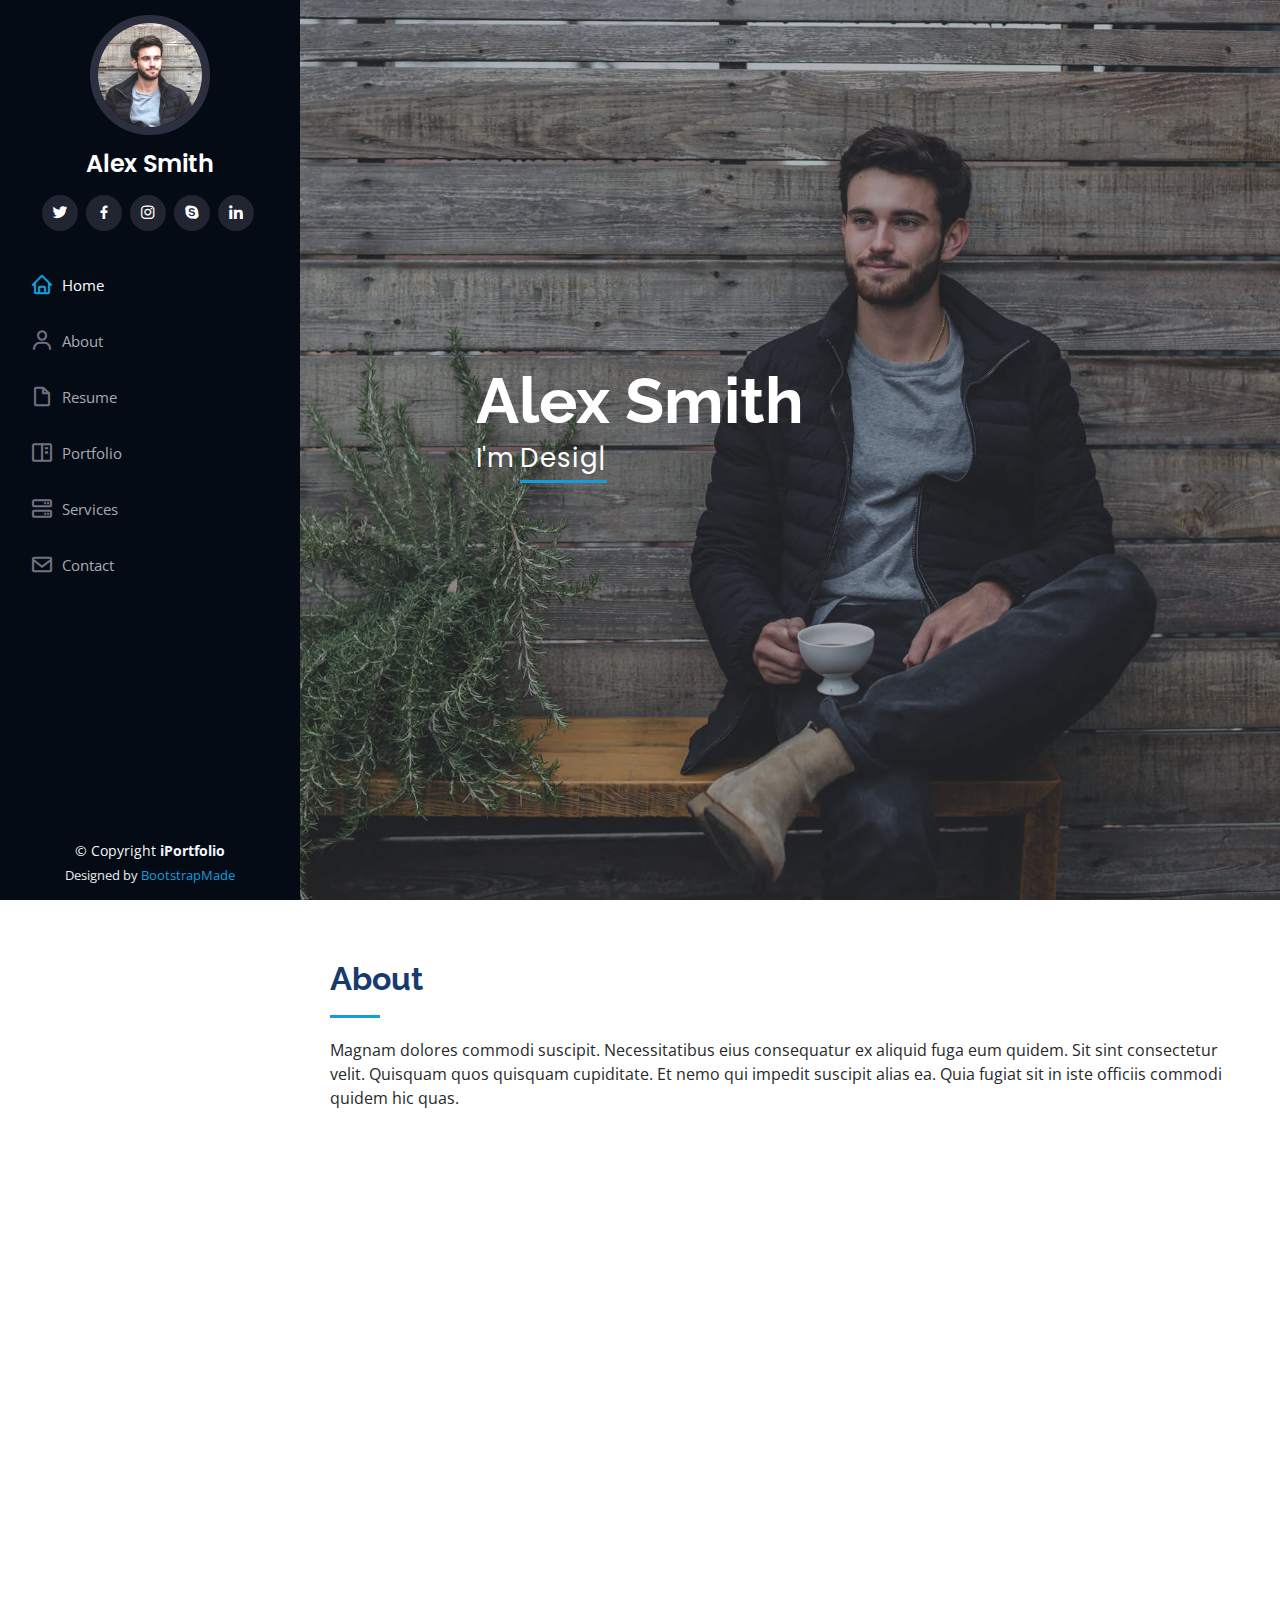
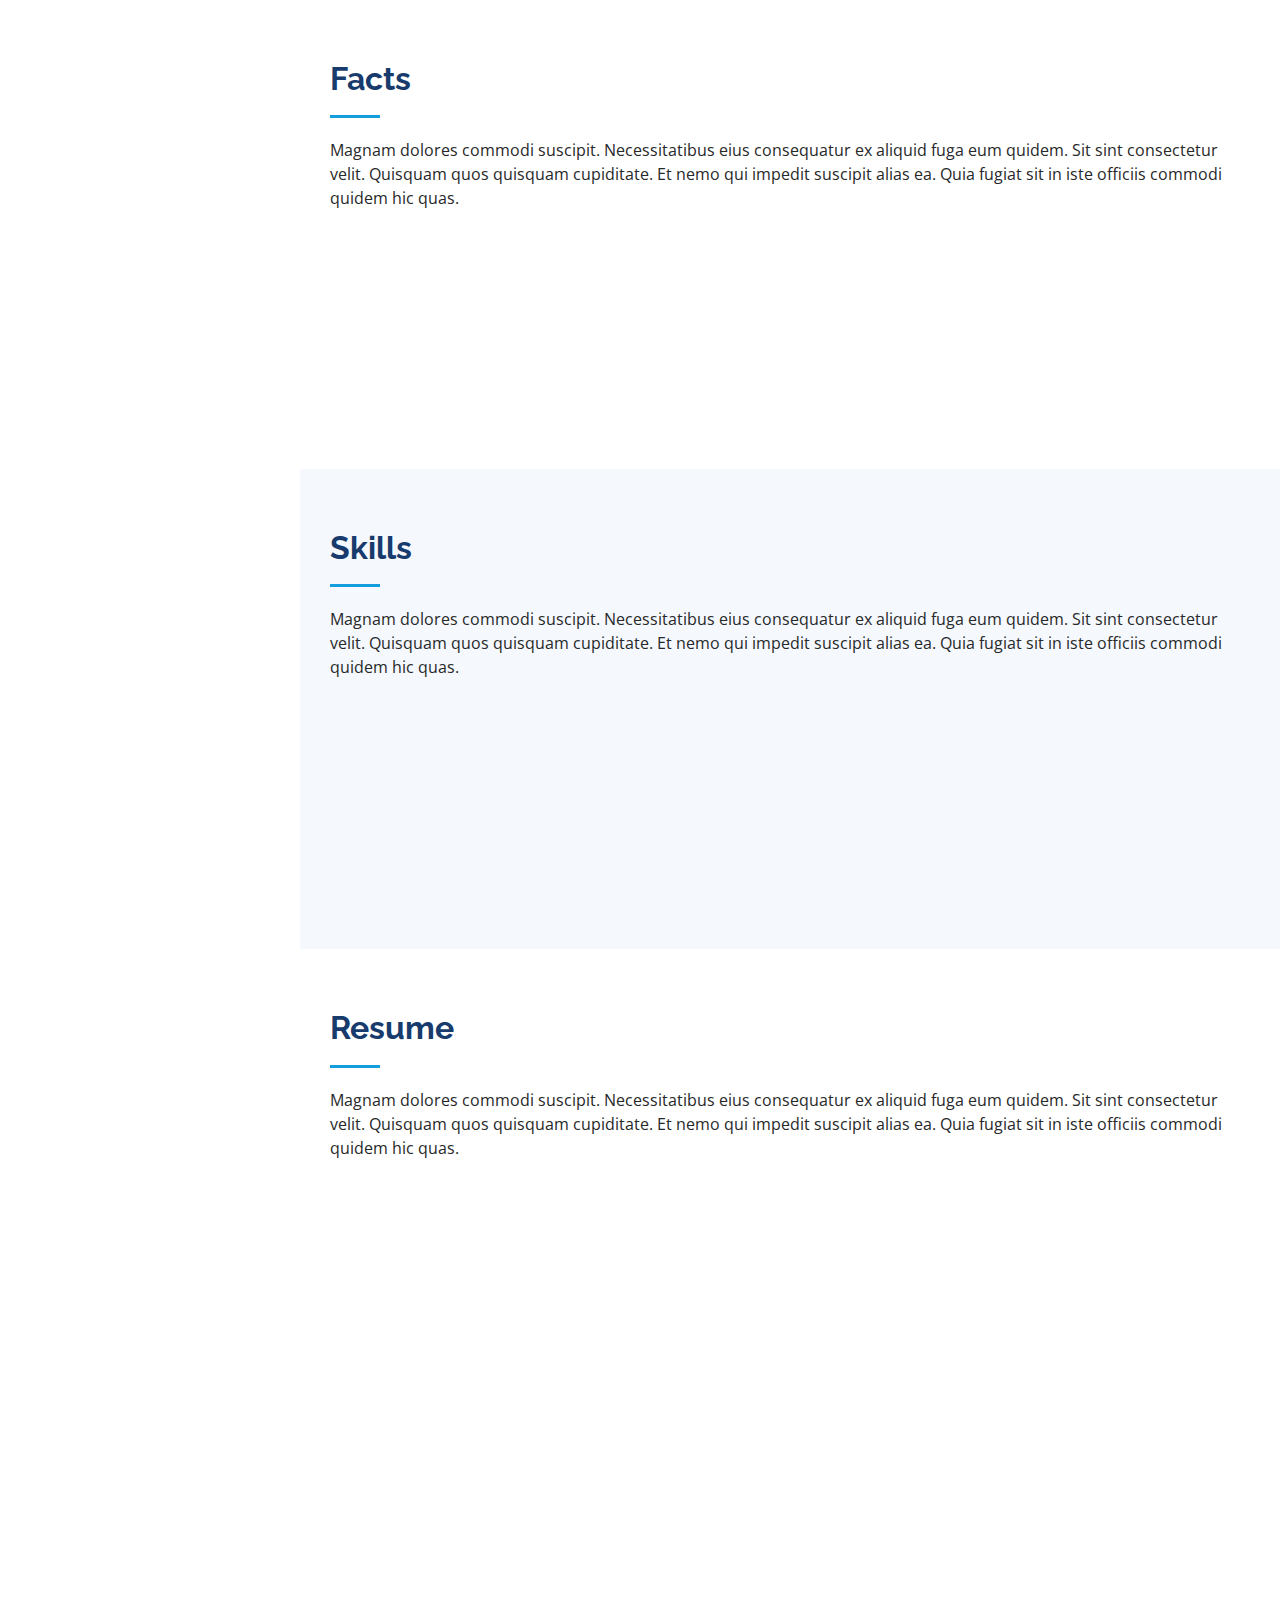
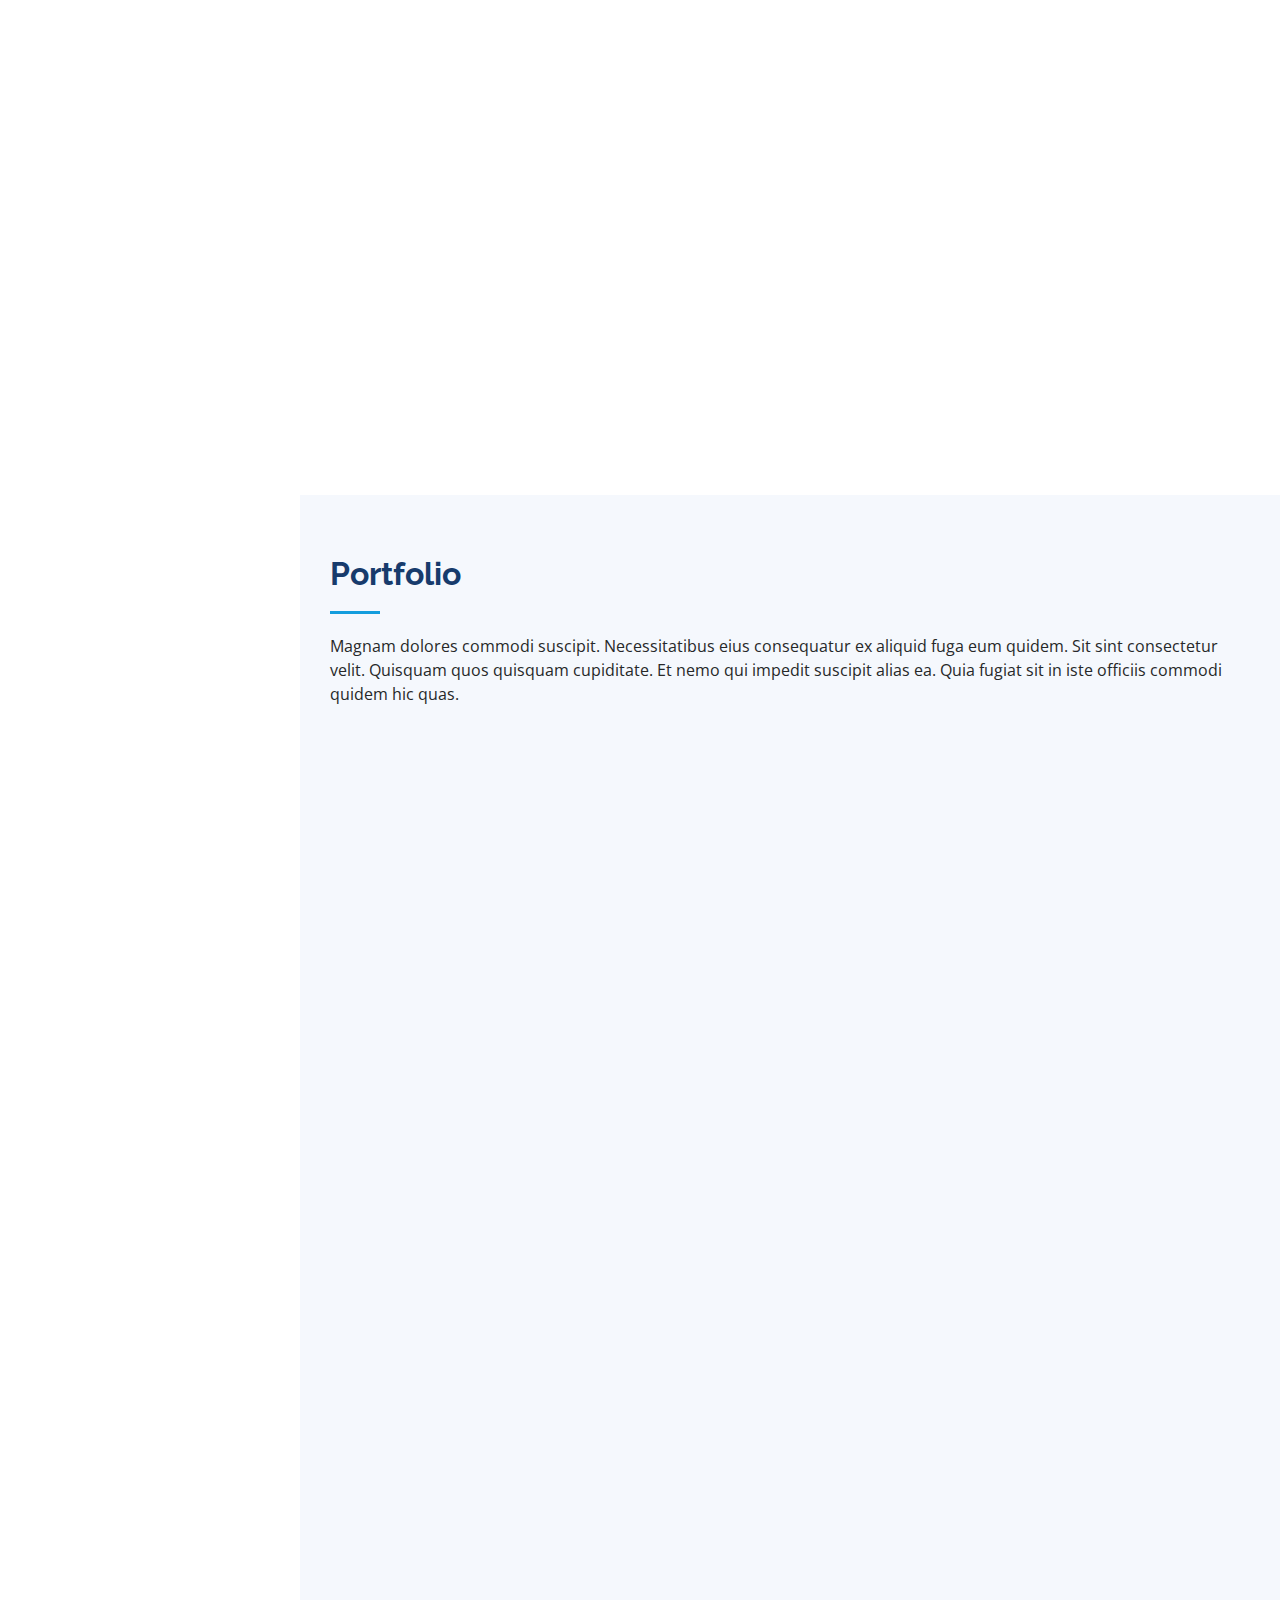
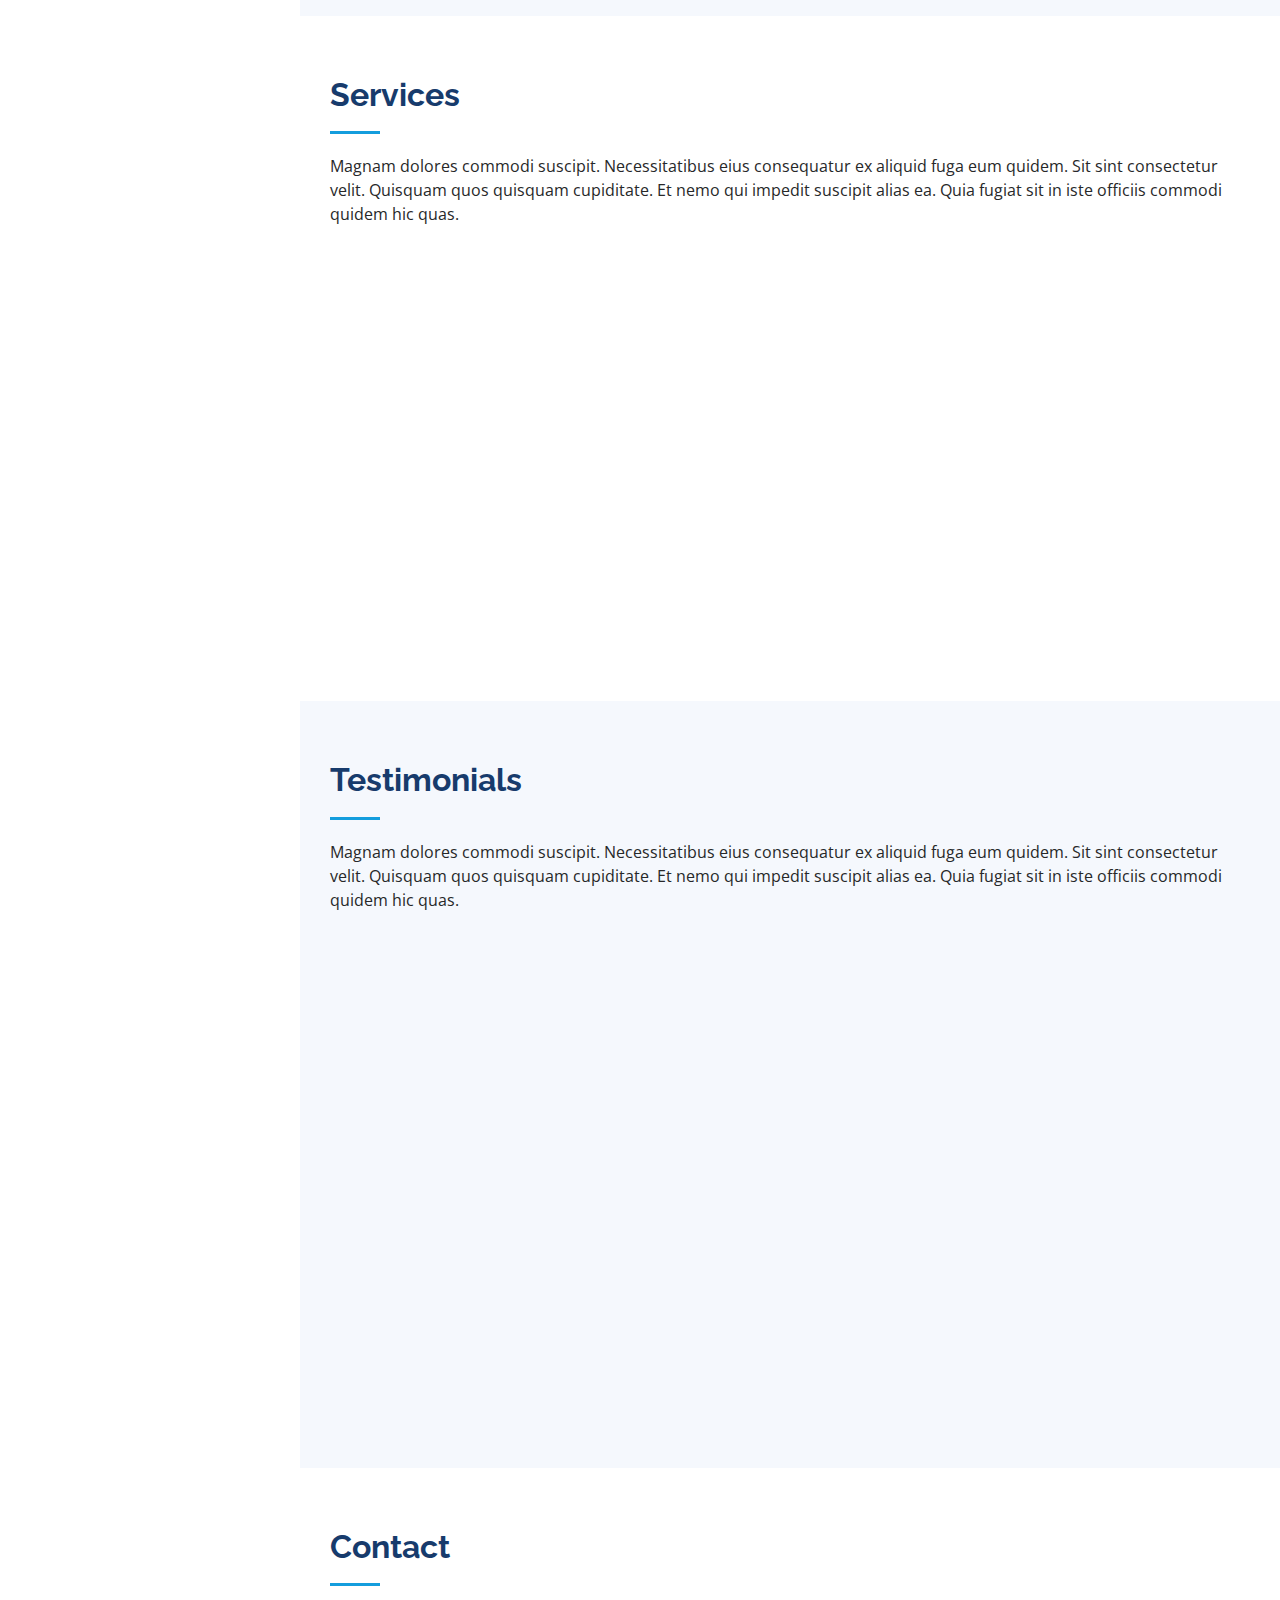
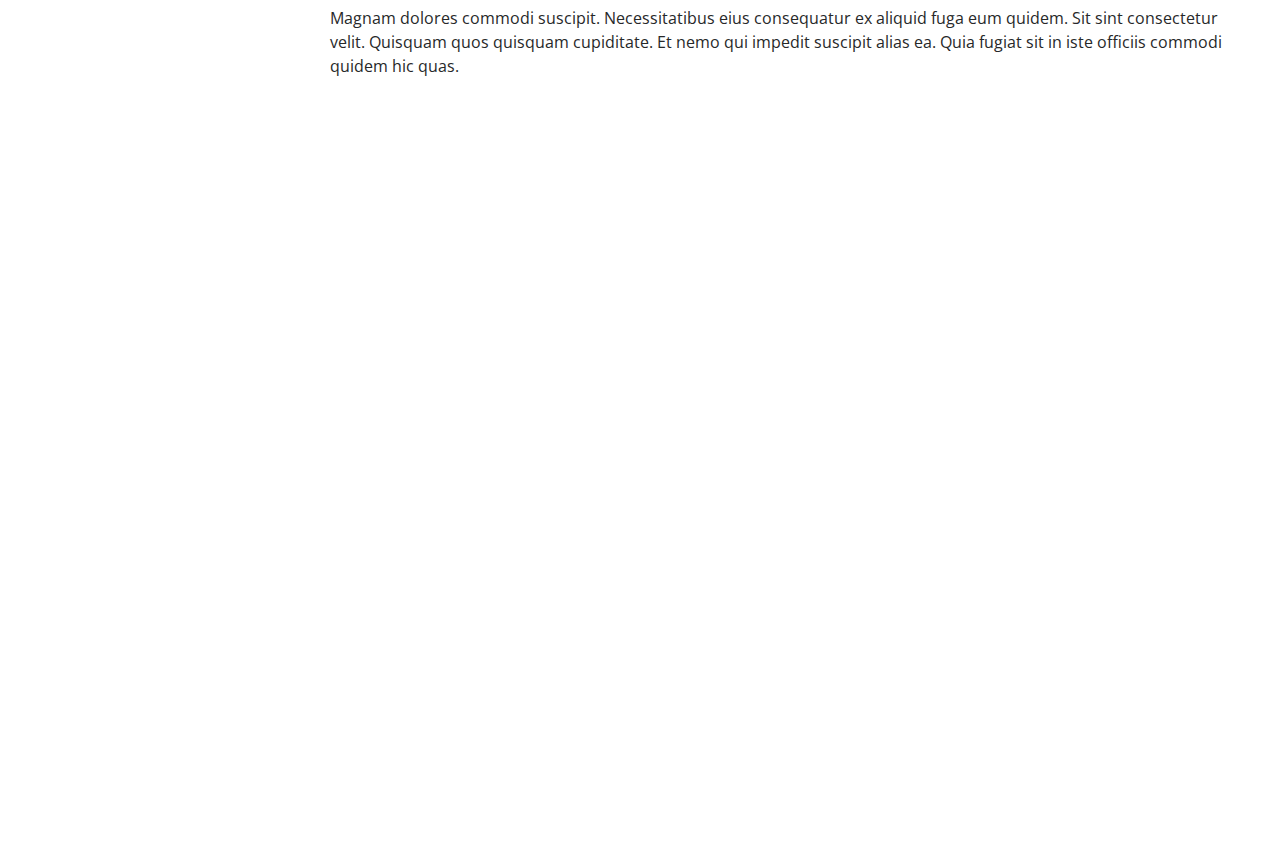
==== commit 4a8c4cee: "newfile" ====
--- a/index.html
+++ b/index.html
@@ -5,7 +5,7 @@
   <meta charset="utf-8">
   <meta content="width=device-width, initial-scale=1.0" name="viewport">
 
-  <title>MyResume Bootstrap Template - Index</title>
+  <title>iPortfolio Bootstrap Template - Index</title>
   <meta content="" name="description">
   <meta content="" name="keywords">
 
@@ -28,8 +28,9 @@
   <link href="assets/css/style.css" rel="stylesheet">
 
   <!-- =======================================================
-  * Template Name: MyResume - v4.7.0
-  * Template URL: https://bootstrapmade.com/free-html-bootstrap-template-my-resume/
+  * Template Name: iPortfolio
+  * Updated: Jul 27 2023 with Bootstrap v5.3.1
+  * Template URL: https://bootstrapmade.com/iportfolio-bootstrap-portfolio-websites-template/
   * Author: BootstrapMade.com
   * License: https://bootstrapmade.com/license/
   ======================================================== -->
@@ -38,37 +39,42 @@
 <body>
 
   <!-- ======= Mobile nav toggle button ======= -->
-  <!-- <button type="button" class="mobile-nav-toggle d-xl-none"><i class="bi bi-list mobile-nav-toggle"></i></button> -->
   <i class="bi bi-list mobile-nav-toggle d-xl-none"></i>
+
   <!-- ======= Header ======= -->
-  <header id="header" class="d-flex flex-column justify-content-center">
-
-    <nav id="navbar" class="navbar nav-menu">
-      <ul>
-        <li><a href="#hero" class="nav-link scrollto active"><i class="bx bx-home"></i> <span>Home</span></a></li>
-        <li><a href="#about" class="nav-link scrollto"><i class="bx bx-user"></i> <span>About</span></a></li>
-        <li><a href="#resume" class="nav-link scrollto"><i class="bx bx-file-blank"></i> <span>Resume</span></a></li>
-        <li><a href="#portfolio" class="nav-link scrollto"><i class="bx bx-book-content"></i> <span>Portfolio</span></a></li>
-        <li><a href="#services" class="nav-link scrollto"><i class="bx bx-server"></i> <span>Badges</span></a></li>
-        <li><a href="#Certy" class="nav-link scrollto"><i class="bx bx-award"></i> <span>Certificates</span></a></li>
-        <li><a href="#contact" class="nav-link scrollto"><i class="bx bx-envelope"></i> <span>Contact</span></a></li>
-      </ul>
-    </nav><!-- .nav-menu -->
-
+  <header id="header">
+    <div class="d-flex flex-column">
+
+      <div class="profile">
+        <img src="assets/img/profile-img.jpg" alt="" class="img-fluid rounded-circle">
+        <h1 class="text-light"><a href="index.html">Alex Smith</a></h1>
+        <div class="social-links mt-3 text-center">
+          <a href="#" class="twitter"><i class="bx bxl-twitter"></i></a>
+          <a href="#" class="facebook"><i class="bx bxl-facebook"></i></a>
+          <a href="#" class="instagram"><i class="bx bxl-instagram"></i></a>
+          <a href="#" class="google-plus"><i class="bx bxl-skype"></i></a>
+          <a href="#" class="linkedin"><i class="bx bxl-linkedin"></i></a>
+        </div>
+      </div>
+
+      <nav id="navbar" class="nav-menu navbar">
+        <ul>
+          <li><a href="#hero" class="nav-link scrollto active"><i class="bx bx-home"></i> <span>Home</span></a></li>
+          <li><a href="#about" class="nav-link scrollto"><i class="bx bx-user"></i> <span>About</span></a></li>
+          <li><a href="#resume" class="nav-link scrollto"><i class="bx bx-file-blank"></i> <span>Resume</span></a></li>
+          <li><a href="#portfolio" class="nav-link scrollto"><i class="bx bx-book-content"></i> <span>Portfolio</span></a></li>
+          <li><a href="#services" class="nav-link scrollto"><i class="bx bx-server"></i> <span>Services</span></a></li>
+          <li><a href="#contact" class="nav-link scrollto"><i class="bx bx-envelope"></i> <span>Contact</span></a></li>
+        </ul>
+      </nav><!-- .nav-menu -->
+    </div>
   </header><!-- End Header -->
 
   <!-- ======= Hero Section ======= -->
-  <section id="hero" class="d-flex flex-column justify-content-center">
-    <div class="container" data-aos="zoom-in" data-aos-delay="100">
-      <h1>Devansh Vekariya</h1>
-      <p>I'm <span class="typed" data-typed-items="Network Engineer, Developer, Security researcher"></span></p>
-      <div class="social-links">
-        <a href="#" class="twitter"><i class="bx bxl-twitter"></i></a>
-        <a href="#" class="facebook"><i class="bx bxl-facebook"></i></a>
-        <a href="#" class="instagram"><i class="bx bxl-instagram"></i></a>
-        <a href="#" class="google-plus"><i class="bx bxl-skype"></i></a>
-        <a href="#" class="linkedin"><i class="bx bxl-linkedin"></i></a>
-      </div>
+  <section id="hero" class="d-flex flex-column justify-content-center align-items-center">
+    <div class="hero-container" data-aos="fade-in">
+      <h1>Alex Smith</h1>
+      <p>I'm <span class="typed" data-typed-items="Designer, Developer, Freelancer, Photographer"></span></p>
     </div>
   </section><!-- End Hero -->
 
@@ -76,42 +82,44 @@
 
     <!-- ======= About Section ======= -->
     <section id="about" class="about">
-      <div class="container" data-aos="fade-up">
+      <div class="container">
 
         <div class="section-title">
           <h2>About</h2>
-          <p>I'm a Network Engineer with a passion for developing and maintaining computer networks within an organisation or between organisations mainly focusing on Cyber Security. Apart from this, I am a Cloud Practitioner.</p>
-        </div> 
+          <p>Magnam dolores commodi suscipit. Necessitatibus eius consequatur ex aliquid fuga eum quidem. Sit sint consectetur velit. Quisquam quos quisquam cupiditate. Et nemo qui impedit suscipit alias ea. Quia fugiat sit in iste officiis commodi quidem hic quas.</p>
+        </div>
 
         <div class="row">
-          <div class="col-lg-4">
+          <div class="col-lg-4" data-aos="fade-right">
             <img src="assets/img/profile-img.jpg" class="img-fluid" alt="">
           </div>
-          <div class="col-lg-8 pt-4 pt-lg-0 content">
-            <h3>Network Engineer &amp; Web Developer.</h3>
+          <div class="col-lg-8 pt-4 pt-lg-0 content" data-aos="fade-left">
+            <h3>UI/UX Designer &amp; Web Developer.</h3>
             <p class="fst-italic">
-              A Computer science Student. A computer geek; into security ethics with a mind full of infinity loops about security.
+              Lorem ipsum dolor sit amet, consectetur adipiscing elit, sed do eiusmod tempor incididunt ut labore et dolore
+              magna aliqua.
             </p>
             <div class="row">
               <div class="col-lg-6">
                 <ul>
-                  <li><i class="bi bi-chevron-right"></i> <strong>Birthday:</strong> <span>14 September 2000</span></li>
-                  <!--<li><i class="bi bi-chevron-right"></i> <strong>Website:</strong> <span>www.example.com</span></li>-->
-                  <li><i class="bi bi-chevron-right"></i> <strong>Phone:</strong> <span>+91 9601804633</span></li>
-                  <li><i class="bi bi-chevron-right"></i> <strong>City:</strong> <span>Vadodara, India</span></li>
+                  <li><i class="bi bi-chevron-right"></i> <strong>Birthday:</strong> <span>1 May 1995</span></li>
+                  <li><i class="bi bi-chevron-right"></i> <strong>Website:</strong> <span>www.example.com</span></li>
+                  <li><i class="bi bi-chevron-right"></i> <strong>Phone:</strong> <span>+123 456 7890</span></li>
+                  <li><i class="bi bi-chevron-right"></i> <strong>City:</strong> <span>New York, USA</span></li>
                 </ul>
               </div>
               <div class="col-lg-6">
                 <ul>
-                  <li><i class="bi bi-chevron-right"></i> <strong>Age:</strong> <span>22</span></li>
-                  <li><i class="bi bi-chevron-right"></i> <strong>Degree:</strong> <span>Bachlor's Computer Engineering</span></li>
-                  <li><i class="bi bi-chevron-right"></i> <strong>E-mail:</strong> <span>dvekariya9@gmail.com</span></li>
+                  <li><i class="bi bi-chevron-right"></i> <strong>Age:</strong> <span>30</span></li>
+                  <li><i class="bi bi-chevron-right"></i> <strong>Degree:</strong> <span>Master</span></li>
+                  <li><i class="bi bi-chevron-right"></i> <strong>PhEmailone:</strong> <span>email@example.com</span></li>
                   <li><i class="bi bi-chevron-right"></i> <strong>Freelance:</strong> <span>Available</span></li>
                 </ul>
               </div>
             </div>
             <p>
-              Apart from studies I love to evolve my skills and talk to people rather than to phone!
+              Officiis eligendi itaque labore et dolorum mollitia officiis optio vero. Quisquam sunt adipisci omnis et ut. Nulla accusantium dolor incidunt officia tempore. Et eius omnis.
+              Cupiditate ut dicta maxime officiis quidem quia. Sed et consectetur qui quia repellendus itaque neque. Aliquid amet quidem ut quaerat cupiditate. Ab et eum qui repellendus omnis culpa magni laudantium dolores.
             </p>
           </div>
         </div>
@@ -120,57 +128,56 @@
     </section><!-- End About Section -->
 
     <!-- ======= Facts Section ======= -->
-    <!--
     <section id="facts" class="facts">
-      <div class="container" data-aos="fade-up">
+      <div class="container">
 
         <div class="section-title">
           <h2>Facts</h2>
           <p>Magnam dolores commodi suscipit. Necessitatibus eius consequatur ex aliquid fuga eum quidem. Sit sint consectetur velit. Quisquam quos quisquam cupiditate. Et nemo qui impedit suscipit alias ea. Quia fugiat sit in iste officiis commodi quidem hic quas.</p>
         </div>
 
-        <div class="row">
-
-          <div class="col-lg-3 col-md-6">
+        <div class="row no-gutters">
+
+          <div class="col-lg-3 col-md-6 d-md-flex align-items-md-stretch" data-aos="fade-up">
             <div class="count-box">
               <i class="bi bi-emoji-smile"></i>
               <span data-purecounter-start="0" data-purecounter-end="232" data-purecounter-duration="1" class="purecounter"></span>
-              <p>Happy Clients</p>
-            </div>
-          </div>
-
-          <div class="col-lg-3 col-md-6 mt-5 mt-md-0">
+              <p><strong>Happy Clients</strong> consequuntur quae</p>
+            </div>
+          </div>
+
+          <div class="col-lg-3 col-md-6 d-md-flex align-items-md-stretch" data-aos="fade-up" data-aos-delay="100">
             <div class="count-box">
               <i class="bi bi-journal-richtext"></i>
               <span data-purecounter-start="0" data-purecounter-end="521" data-purecounter-duration="1" class="purecounter"></span>
-              <p>Projects</p>
-            </div>
-          </div>
-
-          <div class="col-lg-3 col-md-6 mt-5 mt-lg-0">
+              <p><strong>Projects</strong> adipisci atque cum quia aut</p>
+            </div>
+          </div>
+
+          <div class="col-lg-3 col-md-6 d-md-flex align-items-md-stretch" data-aos="fade-up" data-aos-delay="200">
             <div class="count-box">
               <i class="bi bi-headset"></i>
-              <span data-purecounter-start="0" data-purecounter-end="1463" data-purecounter-duration="1" class="purecounter"></span>
-              <p>Hours Of Support</p>
-            </div>
-          </div>
-
-          <div class="col-lg-3 col-md-6 mt-5 mt-lg-0">
+              <span data-purecounter-start="0" data-purecounter-end="1453" data-purecounter-duration="1" class="purecounter"></span>
+              <p><strong>Hours Of Support</strong> aut commodi quaerat</p>
+            </div>
+          </div>
+
+          <div class="col-lg-3 col-md-6 d-md-flex align-items-md-stretch" data-aos="fade-up" data-aos-delay="300">
             <div class="count-box">
-              <i class="bi bi-award"></i>
-              <span data-purecounter-start="0" data-purecounter-end="25" data-purecounter-duration="1" class="purecounter"></span>
-              <p>Awards</p>
-            </div>
-          </div>
-
-        </div>
-
-      </div>
-    </section> End Facts Section-->
+              <i class="bi bi-people"></i>
+              <span data-purecounter-start="0" data-purecounter-end="32" data-purecounter-duration="1" class="purecounter"></span>
+              <p><strong>Hard Workers</strong> rerum asperiores dolor</p>
+            </div>
+          </div>
+
+        </div>
+
+      </div>
+    </section><!-- End Facts Section -->
 
     <!-- ======= Skills Section ======= -->
     <section id="skills" class="skills section-bg">
-      <div class="container" data-aos="fade-up">
+      <div class="container">
 
         <div class="section-title">
           <h2>Skills</h2>
@@ -179,24 +186,24 @@
 
         <div class="row skills-content">
 
-          <div class="col-lg-6">
+          <div class="col-lg-6" data-aos="fade-up">
 
             <div class="progress">
-              <span class="skill">CLoud Computing  <i class="val">90%</i></span>
+              <span class="skill">HTML <i class="val">100%</i></span>
               <div class="progress-bar-wrap">
                 <div class="progress-bar" role="progressbar" aria-valuenow="100" aria-valuemin="0" aria-valuemax="100"></div>
               </div>
             </div>
 
             <div class="progress">
-              <span class="skill">Google Cloud Platform <i class="val">95%</i></span>
+              <span class="skill">CSS <i class="val">90%</i></span>
               <div class="progress-bar-wrap">
                 <div class="progress-bar" role="progressbar" aria-valuenow="90" aria-valuemin="0" aria-valuemax="100"></div>
               </div>
             </div>
 
             <div class="progress">
-              <span class="skill">Python<i class="val">85%</i></span>
+              <span class="skill">JavaScript <i class="val">75%</i></span>
               <div class="progress-bar-wrap">
                 <div class="progress-bar" role="progressbar" aria-valuenow="75" aria-valuemin="0" aria-valuemax="100"></div>
               </div>
@@ -204,10 +211,10 @@
 
           </div>
 
-          <div class="col-lg-6">
+          <div class="col-lg-6" data-aos="fade-up" data-aos-delay="100">
 
             <div class="progress">
-              <span class="skill">C Language <i class="val">80%</i></span>
+              <span class="skill">PHP <i class="val">80%</i></span>
               <div class="progress-bar-wrap">
                 <div class="progress-bar" role="progressbar" aria-valuenow="80" aria-valuemin="0" aria-valuemax="100"></div>
               </div>
@@ -221,85 +228,72 @@
             </div>
 
             <div class="progress">
-              <span class="skill">Photoshop <i class="val">65%</i></span>
+              <span class="skill">Photoshop <i class="val">55%</i></span>
               <div class="progress-bar-wrap">
                 <div class="progress-bar" role="progressbar" aria-valuenow="55" aria-valuemin="0" aria-valuemax="100"></div>
               </div>
             </div>
-          </div>
-        </div>
-
-      <div class="skills-section wp3">
-        <h3>Some technologies I've worked with</h3>
-        <div class="row">
-            <div class="col-xs-2 col-sm-2 col-md-2 skill-icon"><img class="img-responsive" src="assets/img/skills/html.png"  id="html"></div>
-            <div class="col-xs-2 col-sm-2 col-md-2 skill-icon"><img class="img-responsive" src="assets/img/skills/css.png"   id="css"></div>
-            <div class="col-xs-2 col-sm-2 col-md-2 skill-icon"><img class="img-responsive" src="assets/img/skills/python.png"   id="python"></div>
-            <div class="col-xs-2 col-sm-2 col-md-2 skill-icon"><img class="img-responsive" src="assets/img/skills/bootstrap.png"   id="bootstrap"></div>
-            <div class="col-xs-2 col-sm-2 col-md-2 skill-icon"><img class="img-responsive" src="assets/img/skills/github.png"  ></div>
-            <div class="col-xs-2 col-sm-2 col-md-2 skill-icon"><img class="img-responsive" src="assets/img/skills/linux.png"  ></div>
-            <div class="col-xs-2 col-sm-2 col-md-2 skill-icon"><img class="img-responsive" src="assets/img/skills/22.png"  ></div>
-        </div>
-    </div>
-    
-  </div>
-    </section>
-    <!-- End Skills Section -->
-
+
+          </div>
+
+        </div>
+
+      </div>
+    </section><!-- End Skills Section -->
 
     <!-- ======= Resume Section ======= -->
     <section id="resume" class="resume">
-      <div class="container" data-aos="fade-up">
+      <div class="container">
 
         <div class="section-title">
           <h2>Resume</h2>
-          <!--<p>Magnam dolores commodi suscipit. Necessitatibus eius consequatur ex aliquid fuga eum quidem. Sit sint consectetur velit. Quisquam quos quisquam cupiditate. Et nemo qui impedit suscipit alias ea. Quia fugiat sit in iste officiis commodi quidem hic quas.</p>-->
+          <p>Magnam dolores commodi suscipit. Necessitatibus eius consequatur ex aliquid fuga eum quidem. Sit sint consectetur velit. Quisquam quos quisquam cupiditate. Et nemo qui impedit suscipit alias ea. Quia fugiat sit in iste officiis commodi quidem hic quas.</p>
         </div>
 
         <div class="row">
-          <div class="col-lg-6">
+          <div class="col-lg-6" data-aos="fade-up">
             <h3 class="resume-title">Sumary</h3>
             <div class="resume-item pb-0">
-              <h4>Devansh Vekariya</h4>
-              <p><em>Innovative and deadline-driven Network Engineer with vast knowledge in Google cloud for maintaing and managing inter organizational networks and Servers.</em></p>
+              <h4>Alex Smith</h4>
+              <p><em>Innovative and deadline-driven Graphic Designer with 3+ years of experience designing and developing user-centered digital/print marketing material from initial concept to final, polished deliverable.</em></p>
               <ul>
-                <li>Vadodara, Gujarat, India</li>
-                <li>+91 960184633</li>
-                <li>dvekariya9@gmail.com</li>
+                <li>Portland par 127,Orlando, FL</li>
+                <li>(123) 456-7891</li>
+                <li>alice.barkley@example.com</li>
               </ul>
             </div>
 
             <h3 class="resume-title">Education</h3>
-            <!--<div class="resume-item">
+            <div class="resume-item">
               <h4>Master of Fine Arts &amp; Graphic Design</h4>
               <h5>2015 - 2016</h5>
               <p><em>Rochester Institute of Technology, Rochester, NY</em></p>
               <p>Qui deserunt veniam. Et sed aliquam labore tempore sed quisquam iusto autem sit. Ea vero voluptatum qui ut dignissimos deleniti nerada porti sand markend</p>
-            </div>-->
+            </div>
             <div class="resume-item">
-              <h4>Bachelor of Engineering (Computer)</h4>
-              <h5>2018 - 2022</h5>
-              <p><em>K.J.I.T (Gujarat Technical University), Gujarat</em></p>
-              <p> Bachelor's of Computer Engineering programs often includes computer hardware, software, and network systems, with more specialization in topics regarding computer technology, engineering theory, mathematics, networks, and programing. Additionally, due to the practical side of the Bachelor Computer Engineering program in which professionals are creating devices, hands-on experience is provided for students through simulations, practicums, laboratory study, and internships.</p>
-            </div>
-          </div>
-          <div class="col-lg-6">
+              <h4>Bachelor of Fine Arts &amp; Graphic Design</h4>
+              <h5>2010 - 2014</h5>
+              <p><em>Rochester Institute of Technology, Rochester, NY</em></p>
+              <p>Quia nobis sequi est occaecati aut. Repudiandae et iusto quae reiciendis et quis Eius vel ratione eius unde vitae rerum voluptates asperiores voluptatem Earum molestiae consequatur neque etlon sader mart dila</p>
+            </div>
+          </div>
+          <div class="col-lg-6" data-aos="fade-up" data-aos-delay="100">
             <h3 class="resume-title">Professional Experience</h3>
             <div class="resume-item">
-              <h4>Network and Implementation Engineer</h4>
-              <h5>January 2022 - Present (Intern)</h5>
-              <p><em>ScrumBees Technology, Vadodara, IN </em></p>
+              <h4>Senior graphic design specialist</h4>
+              <h5>2019 - Present</h5>
+              <p><em>Experion, New York, NY </em></p>
               <ul>
-                <li>Lead in the design, development, and implementation of the network for the company.</li>
-                <li>Designing and proviting the templates for the desirable tasks. </li>
-                <li>Ensure the compatibility and on time for the Servers.</li>
-                <li>Oversee the efficient use of system and enabling the global independency for the system provided.</li>
+                <li>Lead in the design, development, and implementation of the graphic, layout, and production communication materials</li>
+                <li>Delegate tasks to the 7 members of the design team and provide counsel on all aspects of the project. </li>
+                <li>Supervise the assessment of all graphic materials in order to ensure quality and accuracy of the design</li>
+                <li>Oversee the efficient use of production project budgets ranging from $2,000 - $25,000</li>
               </ul>
             </div>
             <div class="resume-item">
-              <h4>System Administrator</h4>
-              <h5>March 2021 - June 2021</h5>
-              <p><em>Hrim Enterprise, Vadodara, IN</em></p>
+              <h4>Graphic design specialist</h4>
+              <h5>2017 - 2018</h5>
+              <p><em>Stepping Stone Advertising, New York, NY</em></p>
               <ul>
                 <li>Developed numerous marketing programs (logos, brochures,infographics, presentations, and advertisements).</li>
                 <li>Managed up to 5 projects or tasks at a given time while under pressure</li>
@@ -315,109 +309,116 @@
 
     <!-- ======= Portfolio Section ======= -->
     <section id="portfolio" class="portfolio section-bg">
-      <div class="container" data-aos="fade-up">
+      <div class="container">
 
         <div class="section-title">
           <h2>Portfolio</h2>
           <p>Magnam dolores commodi suscipit. Necessitatibus eius consequatur ex aliquid fuga eum quidem. Sit sint consectetur velit. Quisquam quos quisquam cupiditate. Et nemo qui impedit suscipit alias ea. Quia fugiat sit in iste officiis commodi quidem hic quas.</p>
         </div>
-        <div class="row portfolio-container" data-aos="fade-up" data-aos-delay="200">
-
-          <div class="col-lg-3 col-md-3 portfolio-item filter-app">
-            <div class="portfolio-wrap">
-              <img src="assets/img/badges/gitb1.png" class="img-fluid" alt="">
-              <div class="portfolio-info">
-                <h4>App 1</h4>
-                <p>App</p>
-                <div class="portfolio-links">
-                  <a href="assets/img/portfolio/portfolio-1.jpg" data-gallery="portfolioGallery" class="portfolio-lightbox" title="App 1"><i class="bx bx-plus"></i></a>
-                  <a href="portfolio-details.html" class="portfolio-details-lightbox" data-glightbox="type: external" title="Portfolio Details"><i class="bx bx-link"></i></a>
-                </div>
-              </div>
-            </div>
-          </div>
-
-          <div class="col-lg-3 col-md-3 portfolio-item filter-web">
-            <div class="portfolio-wrap">
-              <img src="assets/img/badges/cs1.png" class="img-fluid" alt="">
-              <div class="portfolio-info">
-                <h4>Web 3</h4>
-                <p>Web</p>
-                <div class="portfolio-links">
-                  <a href="assets/img/portfolio/portfolio-2.jpg" data-gallery="portfolioGallery" class="portfolio-lightbox" title="Web 3"><i class="bx bx-plus"></i></a>
-                  <a href="portfolio-details.html" class="portfolio-details-lightbox" data-glightbox="type: external" title="Portfolio Details"><i class="bx bx-link"></i></a>
-                </div>
-              </div>
-            </div>
-          </div>          
-          <div class="col-lg-3 col-md-3 portfolio-item filter-app">
-            <div class="portfolio-wrap">
-              <img src="assets/img/badges/git2.png" class="img-fluid" alt="">
-              <div class="portfolio-info">
-                <h4>App 2</h4>
-                <p>App</p>
-                <div class="portfolio-links">
-                  <a href="assets/img/portfolio/portfolio-3.jpg" data-gallery="portfolioGallery" class="portfolio-lightbox" title="App 2"><i class="bx bx-plus"></i></a>
-                  <a href="portfolio-details.html" class="portfolio-details-lightbox" data-glightbox="type: external" title="Portfolio Details"><i class="bx bx-link"></i></a>
-                </div>
-              </div>
-            </div>
-          </div>
-          <div class="col-lg-3 col-md-3 portfolio-item filter-card">
-            <div class="portfolio-wrap">
-              <img src="assets/img/badges/ibm 2.png" class="img-fluid" alt="">
-              <div class="portfolio-info">
-                <h4>Card 2</h4>
-                <p>Card</p>
-                <div class="portfolio-links">
-                  <a href="https://www.credly.com/users/devansh-vekariya/badges" data-gallery="portfolioGallery" class="portfolio-lightbox" title="Card 2"><i class="bx bx-plus"></i></a>
-                  <a href="https://www.credly.com/users/devansh-vekariya/badges" class="portfolio-details-lightbox" data-glightbox="type: external" title="Portfolio Details"><i class="bx bx-link"></i></a>
-                </div>
-              </div>
-            </div>
-          </div>
-
-          <div class="col-lg-3 col-md-3 portfolio-item filter-web">
-            <div class="portfolio-wrap">
-              <img src="assets/img/badges/ibm 3.png" class="img-fluid" alt="">
-              <div class="portfolio-info">
-                <h4>Web 2</h4>
-                <p>Web</p>
-                <div class="portfolio-links">
-                  <a href="assets/img/portfolio/portfolio-5.jpg" data-gallery="portfolioGallery" class="portfolio-lightbox" title="Web 2"><i class="bx bx-plus"></i></a>
-                  <a href="portfolio-details.html" class="portfolio-details-lightbox" data-glightbox="type: external" title="Portfolio Details"><i class="bx bx-link"></i></a>
-                </div>
-              </div>
-            </div>
-          </div>
-
-          <div class="col-lg-3 col-md-3 portfolio-item filter-app">
-            <div class="portfolio-wrap">
-              <img src="assets/img/badges/ibm 5.png" class="img-fluid" alt="">
-              <div class="portfolio-info">
-                <h4>App 3</h4>
-                <p>App</p>
-                <div class="portfolio-links">
-                  <a href="assets/img/portfolio/portfolio-6.jpg" data-gallery="portfolioGallery" class="portfolio-lightbox" title="App 3"><i class="bx bx-plus"></i></a>
-                  <a href="portfolio-details.html" class="portfolio-details-lightbox" data-glightbox="type: external" title="Portfolio Details"><i class="bx bx-link"></i></a>
-                </div>
-              </div>
-            </div>
-          </div>
-
-          <div class="col-lg-3 col-md-3 portfolio-item filter-card">
-            <div class="portfolio-wrap">
-              <img src="assets/img/badges/ibm 4.png" class="img-fluid" alt="">
-              <div class="portfolio-info">
-                <h4>Card 1</h4>
-                <p>Card</p>
-                <div class="portfolio-links">
-                  <a href="assets/img/portfolio/portfolio-7.jpg" data-gallery="portfolioGallery" class="portfolio-lightbox" title="Card 1"><i class="bx bx-plus"></i></a>
-                  <a href="portfolio-details.html" class="portfolio-details-lightbox" data-glightbox="type: external" title="Portfolio Details"><i class="bx bx-link"></i></a>
-                </div>
-              </div>
-            </div>
-          </div>
+
+        <div class="row" data-aos="fade-up">
+          <div class="col-lg-12 d-flex justify-content-center">
+            <ul id="portfolio-flters">
+              <li data-filter="*" class="filter-active">All</li>
+              <li data-filter=".filter-app">App</li>
+              <li data-filter=".filter-card">Card</li>
+              <li data-filter=".filter-web">Web</li>
+            </ul>
+          </div>
+        </div>
+
+        <div class="row portfolio-container" data-aos="fade-up" data-aos-delay="100">
+
+          <div class="col-lg-4 col-md-6 portfolio-item filter-app">
+            <div class="portfolio-wrap">
+              <img src="assets/img/portfolio/portfolio-1.jpg" class="img-fluid" alt="">
+              <div class="portfolio-links">
+                <a href="assets/img/portfolio/portfolio-1.jpg" data-gallery="portfolioGallery" class="portfolio-lightbox" title="App 1"><i class="bx bx-plus"></i></a>
+                <a href="portfolio-details.html" title="More Details"><i class="bx bx-link"></i></a>
+              </div>
+            </div>
+          </div>
+
+          <div class="col-lg-4 col-md-6 portfolio-item filter-web">
+            <div class="portfolio-wrap">
+              <img src="assets/img/portfolio/portfolio-2.jpg" class="img-fluid" alt="">
+              <div class="portfolio-links">
+                <a href="assets/img/portfolio/portfolio-2.jpg" data-gallery="portfolioGallery" class="portfolio-lightbox" title="Web 3"><i class="bx bx-plus"></i></a>
+                <a href="portfolio-details.html" title="More Details"><i class="bx bx-link"></i></a>
+              </div>
+            </div>
+          </div>
+
+          <div class="col-lg-4 col-md-6 portfolio-item filter-app">
+            <div class="portfolio-wrap">
+              <img src="assets/img/portfolio/portfolio-3.jpg" class="img-fluid" alt="">
+              <div class="portfolio-links">
+                <a href="assets/img/portfolio/portfolio-3.jpg" data-gallery="portfolioGallery" class="portfolio-lightbox" title="App 2"><i class="bx bx-plus"></i></a>
+                <a href="portfolio-details.html" title="More Details"><i class="bx bx-link"></i></a>
+              </div>
+            </div>
+          </div>
+
+          <div class="col-lg-4 col-md-6 portfolio-item filter-card">
+            <div class="portfolio-wrap">
+              <img src="assets/img/portfolio/portfolio-4.jpg" class="img-fluid" alt="">
+              <div class="portfolio-links">
+                <a href="assets/img/portfolio/portfolio-4.jpg" data-gallery="portfolioGallery" class="portfolio-lightbox" title="Card 2"><i class="bx bx-plus"></i></a>
+                <a href="portfolio-details.html" title="More Details"><i class="bx bx-link"></i></a>
+              </div>
+            </div>
+          </div>
+
+          <div class="col-lg-4 col-md-6 portfolio-item filter-web">
+            <div class="portfolio-wrap">
+              <img src="assets/img/portfolio/portfolio-5.jpg" class="img-fluid" alt="">
+              <div class="portfolio-links">
+                <a href="assets/img/portfolio/portfolio-5.jpg" data-gallery="portfolioGallery" class="portfolio-lightbox" title="Web 2"><i class="bx bx-plus"></i></a>
+                <a href="portfolio-details.html" title="More Details"><i class="bx bx-link"></i></a>
+              </div>
+            </div>
+          </div>
+
+          <div class="col-lg-4 col-md-6 portfolio-item filter-app">
+            <div class="portfolio-wrap">
+              <img src="assets/img/portfolio/portfolio-6.jpg" class="img-fluid" alt="">
+              <div class="portfolio-links">
+                <a href="assets/img/portfolio/portfolio-6.jpg" data-gallery="portfolioGallery" class="portfolio-lightbox" title="App 3"><i class="bx bx-plus"></i></a>
+                <a href="portfolio-details.html" title="More Details"><i class="bx bx-link"></i></a>
+              </div>
+            </div>
+          </div>
+
+          <div class="col-lg-4 col-md-6 portfolio-item filter-card">
+            <div class="portfolio-wrap">
+              <img src="assets/img/portfolio/portfolio-7.jpg" class="img-fluid" alt="">
+              <div class="portfolio-links">
+                <a href="assets/img/portfolio/portfolio-7.jpg" data-gallery="portfolioGallery" class="portfolio-lightbox" title="Card 1"><i class="bx bx-plus"></i></a>
+                <a href="portfolio-details.html" title="More Details"><i class="bx bx-link"></i></a>
+              </div>
+            </div>
+          </div>
+
+          <div class="col-lg-4 col-md-6 portfolio-item filter-card">
+            <div class="portfolio-wrap">
+              <img src="assets/img/portfolio/portfolio-8.jpg" class="img-fluid" alt="">
+              <div class="portfolio-links">
+                <a href="assets/img/portfolio/portfolio-8.jpg" data-gallery="portfolioGallery" class="portfolio-lightbox" title="Card 3"><i class="bx bx-plus"></i></a>
+                <a href="portfolio-details.html" title="More Details"><i class="bx bx-link"></i></a>
+              </div>
+            </div>
+          </div>
+
+          <div class="col-lg-4 col-md-6 portfolio-item filter-web">
+            <div class="portfolio-wrap">
+              <img src="assets/img/portfolio/portfolio-9.jpg" class="img-fluid" alt="">
+              <div class="portfolio-links">
+                <a href="assets/img/portfolio/portfolio-9.jpg" data-gallery="portfolioGallery" class="portfolio-lightbox" title="Web 3"><i class="bx bx-plus"></i></a>
+                <a href="portfolio-details.html" title="More Details"><i class="bx bx-link"></i></a>
+              </div>
+            </div>
+          </div>
+
         </div>
 
       </div>
@@ -425,186 +426,145 @@
 
     <!-- ======= Services Section ======= -->
     <section id="services" class="services">
-      <div class="container" data-aos="fade-up">
-
-        <div class="section-title">
-          <h2>Badges</h2>
-          <p>While learning new Technologies and professional skills, I have acquired many badges that help me to show my capabilities. </p>
-        </div>
+      <div class="container">
+
+        <div class="section-title">
+          <h2>Services</h2>
+          <p>Magnam dolores commodi suscipit. Necessitatibus eius consequatur ex aliquid fuga eum quidem. Sit sint consectetur velit. Quisquam quos quisquam cupiditate. Et nemo qui impedit suscipit alias ea. Quia fugiat sit in iste officiis commodi quidem hic quas.</p>
+        </div>
+
         <div class="row">
-          <div class="col-lg-4 col-md-6 d-flex align-items-stretch" data-aos="zoom-in" data-aos-delay="100">
-            <div class="icon-box iconbox-blue">
-              <div class="icon">
-                <a href = "https://www.coursera.org/account/accomplishments/specialization/certificate/27J7NB32BDBF" target="_blank"> 
-                  <img style="height: 200px;width: 200px;" src="assets/img/badges/gitb1.png" class="badge-img" alt="">
-                </a>
-              </div>
-              <br><br>
-              <p>Voluptatum deleniti atque corrupti quos dolores et quas molestias excepturi</p>
-            </div>
-          </div>
-
-          <div class="col-lg-4 col-md-6 d-flex align-items-stretch mt-4 mt-md-0" data-aos="zoom-in" data-aos-delay="200">
-            <div class="icon-box iconbox-orange ">
-              <div class="icon">
-                <svg width="100" height="100" viewBox="0 0 600 600" xmlns="http://www.w3.org/2000/svg">
-                  <path stroke="none" stroke-width="0" fill="#f5f5f5" d="M300,582.0697525312426C382.5290701553225,586.8405444964366,449.9789794690241,525.3245884688669,502.5850820975895,461.55621195738473C556.606425686781,396.0723002908107,615.8543463187945,314.28637112970534,586.6730223649479,234.56875336149918C558.9533121215079,158.8439757836574,454.9685369536778,164.00468322053177,381.49747125262974,130.76875717737553C312.15926192815925,99.40240125094834,248.97055460311594,18.661163978235184,179.8680185752513,50.54337015887873C110.5421016452524,82.52863877960104,119.82277516462835,180.83849132639028,109.12597500060166,256.43424936330496C100.08760227029461,320.3096726198365,92.17705696193138,384.0621239912766,124.79988738764834,439.7174275375508C164.83382741302287,508.01625554203684,220.96474134820875,577.5009287672846,300,582.0697525312426"></path>
-                </svg>
-                <i class="bx bx-file"></i>
-              </div>
-              <h4><a href="">Sed Perspiciatis</a></h4>
-              <p>Duis aute irure dolor in reprehenderit in voluptate velit esse cillum dolore</p>
-            </div>
-          </div>
-
-          <div class="col-lg-4 col-md-6 d-flex align-items-stretch mt-4 mt-lg-0" data-aos="zoom-in" data-aos-delay="300">
-            <div class="icon-box iconbox-pink">
-              <div class="icon">
-                <svg width="100" height="100" viewBox="0 0 600 600" xmlns="http://www.w3.org/2000/svg">
-                  <path stroke="none" stroke-width="0" fill="#f5f5f5" d="M300,541.5067337569781C382.14930387511276,545.0595476570109,479.8736841581634,548.3450877840088,526.4010558755058,480.5488172755941C571.5218469581645,414.80211281144784,517.5187510058486,332.0715597781072,496.52539010469104,255.14436215662573C477.37192572678356,184.95920475031193,473.57363656557914,105.61284051026155,413.0603344069578,65.22779650032875C343.27470386102294,18.654635553484475,251.2091493199835,5.337323636656869,175.0934190732945,40.62881213300186C97.87086631185822,76.43348514350839,51.98124368387456,156.15599469081315,36.44837278890362,239.84606092416172C21.716077023791087,319.22268207091537,43.775223500013084,401.1760424656574,96.891909868211,461.97329694683043C147.22146801428983,519.5804099606455,223.5754009179313,538.201503339737,300,541.5067337569781"></path>
-                </svg>
-                <i class="bx bx-tachometer"></i>
-              </div>
-              <h4><a href="">Magni Dolores</a></h4>
-              <p>Excepteur sint occaecat cupidatat non proident, sunt in culpa qui officia</p>
-            </div>
-          </div>
-
-          <div class="col-lg-4 col-md-6 d-flex align-items-stretch mt-4" data-aos="zoom-in" data-aos-delay="100">
-            <div class="icon-box iconbox-yellow">
-              <div class="icon">
-                <svg width="100" height="100" viewBox="0 0 600 600" xmlns="http://www.w3.org/2000/svg">
-                  <path stroke="none" stroke-width="0" fill="#f5f5f5" d="M300,503.46388370962813C374.79870501325706,506.71871716319447,464.8034551963731,527.1746412648533,510.4981551193396,467.86667711651364C555.9287308511215,408.9015244558933,512.6030010748507,327.5744911775523,490.211057578863,256.5855673507754C471.097692560561,195.9906835881958,447.69079081568157,138.11976852964426,395.19560036434837,102.3242989838813C329.3053358748298,57.3949838291264,248.02791733380457,8.279543830951368,175.87071277845988,42.242879143198664C103.41431057327972,76.34704239035025,93.79494320519305,170.9812938413882,81.28167332365135,250.07896920659033C70.17666984294237,320.27484674793965,64.84698225790005,396.69656628748305,111.28512138212992,450.4950937839243C156.20124167950087,502.5303643271138,231.32542653798444,500.4755392045468,300,503.46388370962813"></path>
-                </svg>
-                <i class="bx bx-layer"></i>
-              </div>
-              <h4><a href="">Nemo Enim</a></h4>
-              <p>At vero eos et accusamus et iusto odio dignissimos ducimus qui blanditiis</p>
-            </div>
-          </div>
-
-          <div class="col-lg-4 col-md-6 d-flex align-items-stretch mt-4" data-aos="zoom-in" data-aos-delay="200">
-            <div class="icon-box iconbox-red">
-              <div class="icon">
-                <svg width="100" height="100" viewBox="0 0 600 600" xmlns="http://www.w3.org/2000/svg">
-                  <path stroke="none" stroke-width="0" fill="#f5f5f5" d="M300,532.3542879108572C369.38199826031484,532.3153073249985,429.10787420159085,491.63046689027357,474.5244479745417,439.17860296908856C522.8885846962883,383.3225815378663,569.1668002868075,314.3205725914397,550.7432151929288,242.7694973846089C532.6665558377875,172.5657663291529,456.2379748765914,142.6223662098291,390.3689995646985,112.34683881706744C326.66090330228417,83.06452184765237,258.84405631176094,53.51806209861945,193.32584062364296,78.48882559362697C121.61183558270385,105.82097193414197,62.805066853699245,167.19869350419734,48.57481801355237,242.6138429142374C34.843463184063346,315.3850353017275,76.69343916112496,383.4422959591041,125.22947124332185,439.3748458443577C170.7312796277747,491.8107796887764,230.57421082200815,532.3932930995766,300,532.3542879108572"></path>
-                </svg>
-                <i class="bx bx-slideshow"></i>
-              </div>
-              <h4><a href="">Dele Cardo</a></h4>
-              <p>Quis consequatur saepe eligendi voluptatem consequatur dolor consequuntur</p>
-            </div>
-          </div>
-
-          <div class="col-lg-4 col-md-6 d-flex align-items-stretch mt-4" data-aos="zoom-in" data-aos-delay="300">
-            <div class="icon-box iconbox-teal">
-              <div class="icon">
-                <svg width="100" height="100" viewBox="0 0 600 600" xmlns="http://www.w3.org/2000/svg">
-                  <path stroke="none" stroke-width="0" fill="#f5f5f5" d="M300,566.797414625762C385.7384707136149,576.1784315230908,478.7894351017131,552.8928747891023,531.9192734346935,484.94944893311C584.6109503024035,417.5663521118492,582.489472248146,322.67544863468447,553.9536738515405,242.03673114598146C529.1557734026468,171.96086150256528,465.24506316201064,127.66468636344209,395.9583748389544,100.7403814666027C334.2173773831606,76.7482773500951,269.4350130405921,84.62216499799875,207.1952322260088,107.2889140133804C132.92018162631612,134.33871894543012,41.79353780512637,160.00259165414826,22.644507872594943,236.69541883565114C3.319112789854554,314.0945973066697,72.72355303640163,379.243833228382,124.04198916343866,440.3218312028393C172.9286146004772,498.5055451809895,224.45579914871206,558.5317968840102,300,566.797414625762"></path>
-                </svg>
-                <i class="bx bx-arch"></i>
-              </div>
-              <h4><a href="">Divera Don</a></h4>
-              <p>Modi nostrum vel laborum. Porro fugit error sit minus sapiente sit aspernatur</p>
-            </div>
-          </div>
-
-        </div>
-
-      </div>
-    </section>
-    <!-- End Services Section -->
-
-    <!-- ======= Certificates Section ======= -->
-
-    <section id="Certy" class="testimonials section-bg">
-      <div class="container" data-aos="fade-up">
-
-        <div class="section-title">
-          <h2>Certificates</h2>
+          <div class="col-lg-4 col-md-6 icon-box" data-aos="fade-up">
+            <div class="icon"><i class="bi bi-briefcase"></i></div>
+            <h4 class="title"><a href="">Lorem Ipsum</a></h4>
+            <p class="description">Voluptatum deleniti atque corrupti quos dolores et quas molestias excepturi sint occaecati cupiditate non provident</p>
+          </div>
+          <div class="col-lg-4 col-md-6 icon-box" data-aos="fade-up" data-aos-delay="100">
+            <div class="icon"><i class="bi bi-card-checklist"></i></div>
+            <h4 class="title"><a href="">Dolor Sitema</a></h4>
+            <p class="description">Minim veniam, quis nostrud exercitation ullamco laboris nisi ut aliquip ex ea commodo consequat tarad limino ata</p>
+          </div>
+          <div class="col-lg-4 col-md-6 icon-box" data-aos="fade-up" data-aos-delay="200">
+            <div class="icon"><i class="bi bi-bar-chart"></i></div>
+            <h4 class="title"><a href="">Sed ut perspiciatis</a></h4>
+            <p class="description">Duis aute irure dolor in reprehenderit in voluptate velit esse cillum dolore eu fugiat nulla pariatur</p>
+          </div>
+          <div class="col-lg-4 col-md-6 icon-box" data-aos="fade-up" data-aos-delay="300">
+            <div class="icon"><i class="bi bi-binoculars"></i></div>
+            <h4 class="title"><a href="">Magni Dolores</a></h4>
+            <p class="description">Excepteur sint occaecat cupidatat non proident, sunt in culpa qui officia deserunt mollit anim id est laborum</p>
+          </div>
+          <div class="col-lg-4 col-md-6 icon-box" data-aos="fade-up" data-aos-delay="400">
+            <div class="icon"><i class="bi bi-brightness-high"></i></div>
+            <h4 class="title"><a href="">Nemo Enim</a></h4>
+            <p class="description">At vero eos et accusamus et iusto odio dignissimos ducimus qui blanditiis praesentium voluptatum deleniti atque</p>
+          </div>
+          <div class="col-lg-4 col-md-6 icon-box" data-aos="fade-up" data-aos-delay="500">
+            <div class="icon"><i class="bi bi-calendar4-week"></i></div>
+            <h4 class="title"><a href="">Eiusmod Tempor</a></h4>
+            <p class="description">Et harum quidem rerum facilis est et expedita distinctio. Nam libero tempore, cum soluta nobis est eligendi</p>
+          </div>
+        </div>
+
+      </div>
+    </section><!-- End Services Section -->
+
+    <!-- ======= Testimonials Section ======= -->
+    <section id="testimonials" class="testimonials section-bg">
+      <div class="container">
+
+        <div class="section-title">
+          <h2>Testimonials</h2>
+          <p>Magnam dolores commodi suscipit. Necessitatibus eius consequatur ex aliquid fuga eum quidem. Sit sint consectetur velit. Quisquam quos quisquam cupiditate. Et nemo qui impedit suscipit alias ea. Quia fugiat sit in iste officiis commodi quidem hic quas.</p>
         </div>
 
         <div class="testimonials-slider swiper" data-aos="fade-up" data-aos-delay="100">
           <div class="swiper-wrapper">
 
-
-
             <div class="swiper-slide">
-              <div class="testimonial-item">
-                  
-                <a href = "https://www.coursera.org/account/accomplishments/specialization/certificate/27J7NB32BDBF" target="_blank"> 
-                  <img src="assets/img/Certies/AGCE.png" class="testimonial-img" alt="">
-                </a>
-                <h3>Matt Brandon</h3>
-                <h4>Freelancer</h4>
-                <!--<p>
+              <div class="testimonial-item" data-aos="fade-up">
+                <p>
+                  <i class="bx bxs-quote-alt-left quote-icon-left"></i>
+                  Proin iaculis purus consequat sem cure digni ssim donec porttitora entum suscipit rhoncus. Accusantium quam, ultricies eget id, aliquam eget nibh et. Maecen aliquam, risus at semper.
+                  <i class="bx bxs-quote-alt-right quote-icon-right"></i>
+                </p>
+                <img src="assets/img/testimonials/testimonials-1.jpg" class="testimonial-img" alt="">
+                <h3>Saul Goodman</h3>
+                <h4>Ceo &amp; Founder</h4>
+              </div>
+            </div><!-- End testimonial item -->
+
+            <div class="swiper-slide">
+              <div class="testimonial-item" data-aos="fade-up" data-aos-delay="100">
+                <p>
+                  <i class="bx bxs-quote-alt-left quote-icon-left"></i>
+                  Export tempor illum tamen malis malis eram quae irure esse labore quem cillum quid cillum eram malis quorum velit fore eram velit sunt aliqua noster fugiat irure amet legam anim culpa.
+                  <i class="bx bxs-quote-alt-right quote-icon-right"></i>
+                </p>
+                <img src="assets/img/testimonials/testimonials-2.jpg" class="testimonial-img" alt="">
+                <h3>Sara Wilsson</h3>
+                <h4>Designer</h4>
+              </div>
+            </div><!-- End testimonial item -->
+
+            <div class="swiper-slide">
+              <div class="testimonial-item" data-aos="fade-up" data-aos-delay="200">
+                <p>
+                  <i class="bx bxs-quote-alt-left quote-icon-left"></i>
+                  Enim nisi quem export duis labore cillum quae magna enim sint quorum nulla quem veniam duis minim tempor labore quem eram duis noster aute amet eram fore quis sint minim.
+                  <i class="bx bxs-quote-alt-right quote-icon-right"></i>
+                </p>
+                <img src="assets/img/testimonials/testimonials-3.jpg" class="testimonial-img" alt="">
+                <h3>Jena Karlis</h3>
+                <h4>Store Owner</h4>
+              </div>
+            </div><!-- End testimonial item -->
+
+            <div class="swiper-slide">
+              <div class="testimonial-item" data-aos="fade-up" data-aos-delay="300">
+                <p>
                   <i class="bx bxs-quote-alt-left quote-icon-left"></i>
                   Fugiat enim eram quae cillum dolore dolor amet nulla culpa multos export minim fugiat minim velit minim dolor enim duis veniam ipsum anim magna sunt elit fore quem dolore labore illum veniam.
                   <i class="bx bxs-quote-alt-right quote-icon-right"></i>
-                </p>-->
+                </p>
+                <img src="assets/img/testimonials/testimonials-4.jpg" class="testimonial-img" alt="">
+                <h3>Matt Brandon</h3>
+                <h4>Freelancer</h4>
               </div>
             </div><!-- End testimonial item -->
 
             <div class="swiper-slide">
-              <div class="testimonial-item">
-                <a href="sdfdsfd" target="_blank">
-                <img src="assets/img/Certies/GCN.png" class="testimonial-img" alt="">
-                 </a>
-                <h3>John Larson</h3>
-                <!--<h4>Entrepreneur</h4>
+              <div class="testimonial-item" data-aos="fade-up" data-aos-delay="400">
                 <p>
                   <i class="bx bxs-quote-alt-left quote-icon-left"></i>
                   Quis quorum aliqua sint quem legam fore sunt eram irure aliqua veniam tempor noster veniam enim culpa labore duis sunt culpa nulla illum cillum fugiat legam esse veniam culpa fore nisi cillum quid.
                   <i class="bx bxs-quote-alt-right quote-icon-right"></i>
-                </p>-->
+                </p>
+                <img src="assets/img/testimonials/testimonials-5.jpg" class="testimonial-img" alt="">
+                <h3>John Larson</h3>
+                <h4>Entrepreneur</h4>
               </div>
             </div><!-- End testimonial item -->
 
-            <div class="swiper-slide">
-              <div class="testimonial-item">
-                <img src="assets/img/Certies/GIAP.png" class="testimonial-img" alt="">
-                <h3>John Larson</h3>
-                <!--<h4>Entrepreneur</h4>
-                <p>
-                  <i class="bx bxs-quote-alt-left quote-icon-left"></i>
-                  Quis quorum aliqua sint quem legam fore sunt eram irure aliqua veniam tempor noster veniam enim culpa labore duis sunt culpa nulla illum cillum fugiat legam esse veniam culpa fore nisi cillum quid.
-                  <i class="bx bxs-quote-alt-right quote-icon-right"></i>
-                </p>-->
-              </div>
-            </div><!-- End testimonial item -->
-
-            <div class="swiper-slide">
-              <div class="testimonial-item">
-                <img src="assets/img/Certies/IFC.png" class="testimonial-img" alt="">
-                <h3>John Larson</h3>
-                <!--<h4>Entrepreneur</h4>
-                <p>
-                  <i class="bx bxs-quote-alt-left quote-icon-left"></i>
-                  Quis quorum aliqua sint quem legam fore sunt eram irure aliqua veniam tempor noster veniam enim culpa labore duis sunt culpa nulla illum cillum fugiat legam esse veniam culpa fore nisi cillum quid.
-                  <i class="bx bxs-quote-alt-right quote-icon-right"></i>
-                </p>-->
-              </div>
-            </div><!-- End testimonial item -->
-
           </div>
           <div class="swiper-pagination"></div>
         </div>
 
       </div>
-    </section>
-    <!-- End Certificates Section -->
+    </section><!-- End Testimonials Section -->
 
     <!-- ======= Contact Section ======= -->
     <section id="contact" class="contact">
-      <div class="container" data-aos="fade-up">
+      <div class="container">
 
         <div class="section-title">
           <h2>Contact</h2>
-        </div>
-
-        <div class="row mt-1">
-
-          <div class="col-lg-4">
+          <p>Magnam dolores commodi suscipit. Necessitatibus eius consequatur ex aliquid fuga eum quidem. Sit sint consectetur velit. Quisquam quos quisquam cupiditate. Et nemo qui impedit suscipit alias ea. Quia fugiat sit in iste officiis commodi quidem hic quas.</p>
+        </div>
+
+        <div class="row" data-aos="fade-in">
+
+          <div class="col-lg-5 d-flex align-items-stretch">
             <div class="info">
               <div class="address">
                 <i class="bi bi-geo-alt"></i>
@@ -624,26 +584,30 @@
                 <p>+1 5589 55488 55s</p>
               </div>
 
-            </div>
-
-          </div>
-
-          <div class="col-lg-8 mt-5 mt-lg-0">
-
+              <iframe src="https://www.google.com/maps/embed?pb=!1m14!1m8!1m3!1d12097.433213460943!2d-74.0062269!3d40.7101282!3m2!1i1024!2i768!4f13.1!3m3!1m2!1s0x0%3A0xb89d1fe6bc499443!2sDowntown+Conference+Center!5e0!3m2!1smk!2sbg!4v1539943755621" frameborder="0" style="border:0; width: 100%; height: 290px;" allowfullscreen></iframe>
+            </div>
+
+          </div>
+
+          <div class="col-lg-7 mt-5 mt-lg-0 d-flex align-items-stretch">
             <form action="forms/contact.php" method="post" role="form" class="php-email-form">
               <div class="row">
-                <div class="col-md-6 form-group">
-                  <input type="text" name="name" class="form-control" id="name" placeholder="Your Name" required>
+                <div class="form-group col-md-6">
+                  <label for="name">Your Name</label>
+                  <input type="text" name="name" class="form-control" id="name" required>
                 </div>
-                <div class="col-md-6 form-group mt-3 mt-md-0">
-                  <input type="email" class="form-control" name="email" id="email" placeholder="Your Email" required>
+                <div class="form-group col-md-6">
+                  <label for="name">Your Email</label>
+                  <input type="email" class="form-control" name="email" id="email" required>
                 </div>
               </div>
-              <div class="form-group mt-3">
-                <input type="text" class="form-control" name="subject" id="subject" placeholder="Subject" required>
-              </div>
-              <div class="form-group mt-3">
-                <textarea class="form-control" name="message" rows="5" placeholder="Message" required></textarea>
+              <div class="form-group">
+                <label for="name">Subject</label>
+                <input type="text" class="form-control" name="subject" id="subject" required>
+              </div>
+              <div class="form-group">
+                <label for="name">Message</label>
+                <textarea class="form-control" name="message" rows="10" required></textarea>
               </div>
               <div class="my-3">
                 <div class="loading">Loading</div>
@@ -652,7 +616,6 @@
               </div>
               <div class="text-center"><button type="submit">Send Message</button></div>
             </form>
-
           </div>
 
         </div>
@@ -665,39 +628,29 @@
   <!-- ======= Footer ======= -->
   <footer id="footer">
     <div class="container">
-      <h3>Brandon Johnson</h3>
-      <p>Et aut eum quis fuga eos sunt ipsa nihil. Labore corporis magni eligendi fuga maxime saepe commodi placeat.</p>
-      <div class="social-links">
-        <a href="#" class="twitter"><i class="bx bxl-twitter"></i></a>
-        <a href="#" class="facebook"><i class="bx bxl-facebook"></i></a>
-        <a href="#" class="instagram"><i class="bx bxl-instagram"></i></a>
-        <a href="#" class="google-plus"><i class="bx bxl-skype"></i></a>
-        <a href="#" class="linkedin"><i class="bx bxl-linkedin"></i></a>
-      </div>
       <div class="copyright">
-        &copy; Copyright <strong><span>MyResume</span></strong>. All Rights Reserved
+        &copy; Copyright <strong><span>iPortfolio</span></strong>
       </div>
       <div class="credits">
         <!-- All the links in the footer should remain intact. -->
         <!-- You can delete the links only if you purchased the pro version. -->
-        <!-- Licensing information: [license-url] -->
-        <!-- Purchase the pro version with working PHP/AJAX contact form: https://bootstrapmade.com/free-html-bootstrap-template-my-resume/ -->
+        <!-- Licensing information: https://bootstrapmade.com/license/ -->
+        <!-- Purchase the pro version with working PHP/AJAX contact form: https://bootstrapmade.com/iportfolio-bootstrap-portfolio-websites-template/ -->
         Designed by <a href="https://bootstrapmade.com/">BootstrapMade</a>
       </div>
     </div>
-  </footer><!-- End Footer -->
-
-  <div id="preloader"></div>
+  </footer><!-- End  Footer -->
+
   <a href="#" class="back-to-top d-flex align-items-center justify-content-center"><i class="bi bi-arrow-up-short"></i></a>
 
   <!-- Vendor JS Files -->
-  <script src="assets/vendor/purecounter/purecounter.js"></script>
+  <script src="assets/vendor/purecounter/purecounter_vanilla.js"></script>
   <script src="assets/vendor/aos/aos.js"></script>
   <script src="assets/vendor/bootstrap/js/bootstrap.bundle.min.js"></script>
   <script src="assets/vendor/glightbox/js/glightbox.min.js"></script>
   <script src="assets/vendor/isotope-layout/isotope.pkgd.min.js"></script>
   <script src="assets/vendor/swiper/swiper-bundle.min.js"></script>
-  <script src="assets/vendor/typed.js/typed.min.js"></script>
+  <script src="assets/vendor/typed.js/typed.umd.js"></script>
   <script src="assets/vendor/waypoints/noframework.waypoints.js"></script>
   <script src="assets/vendor/php-email-form/validate.js"></script>
 
